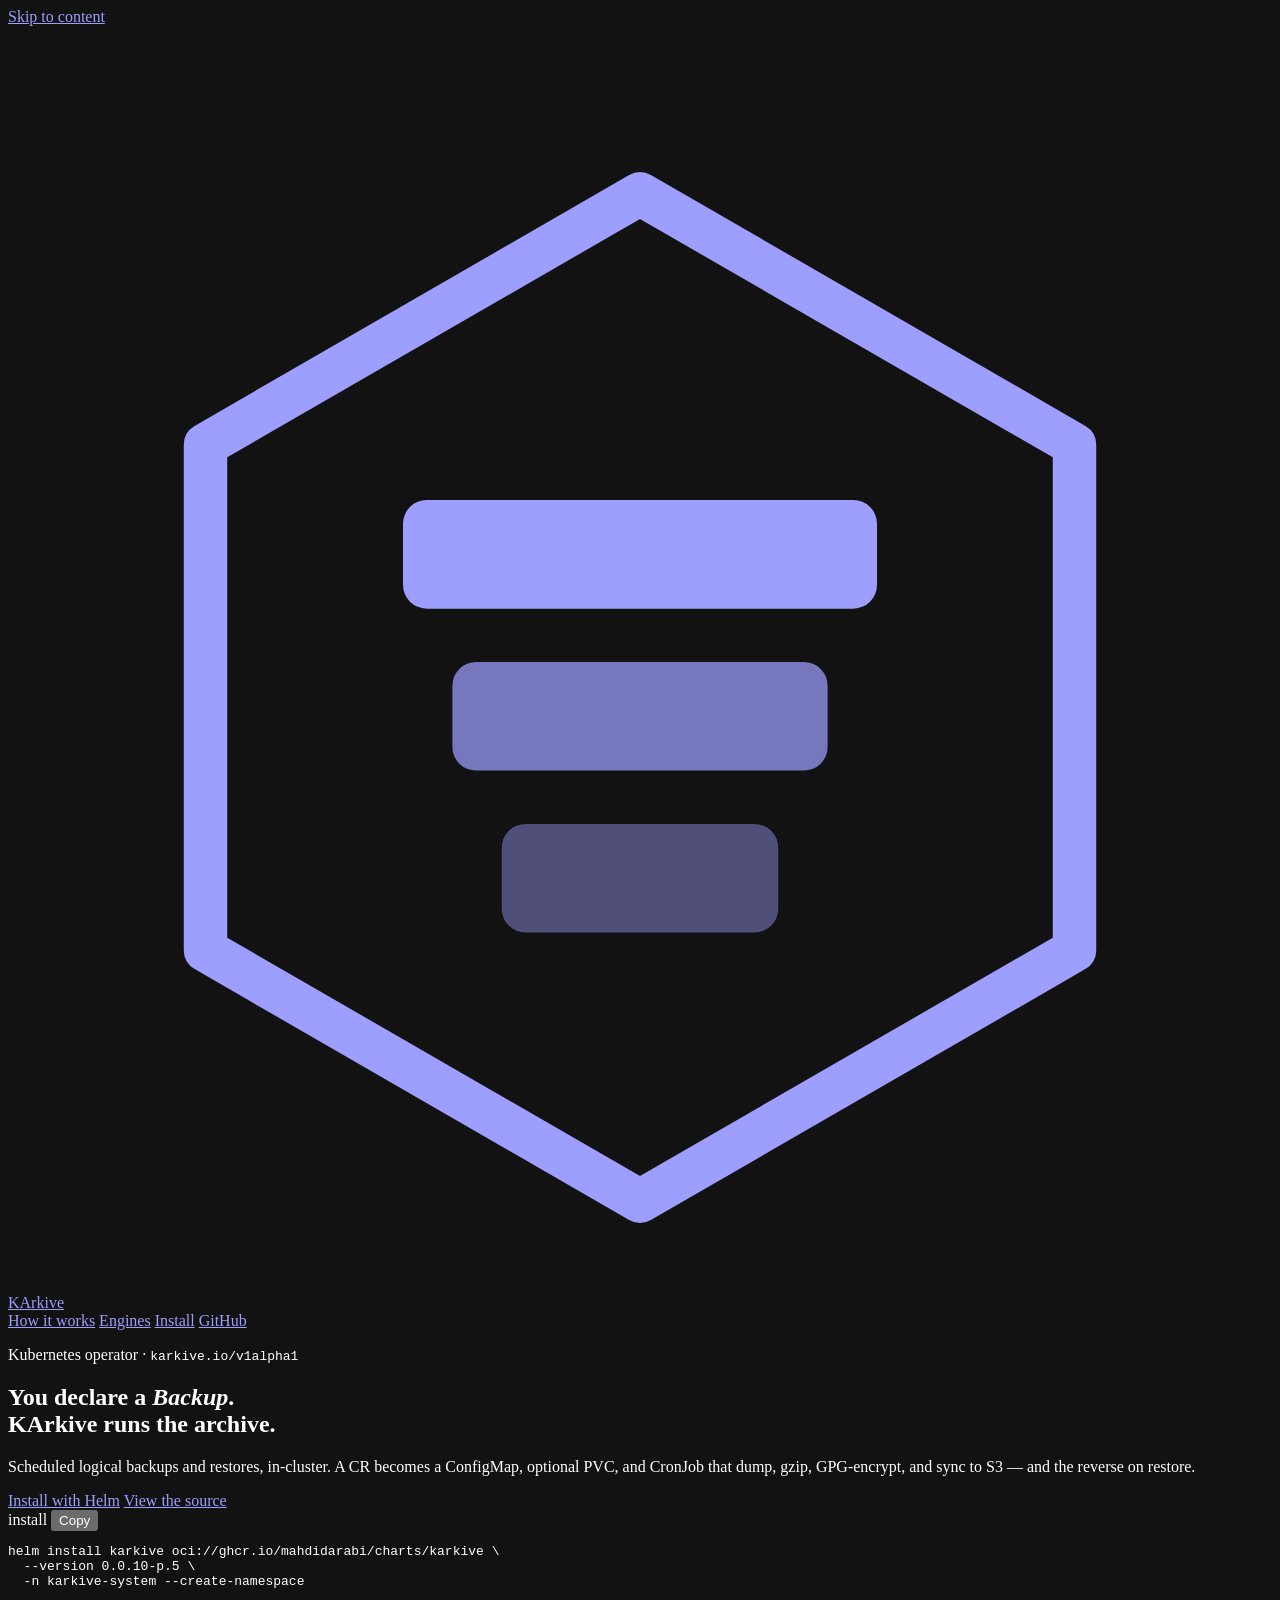
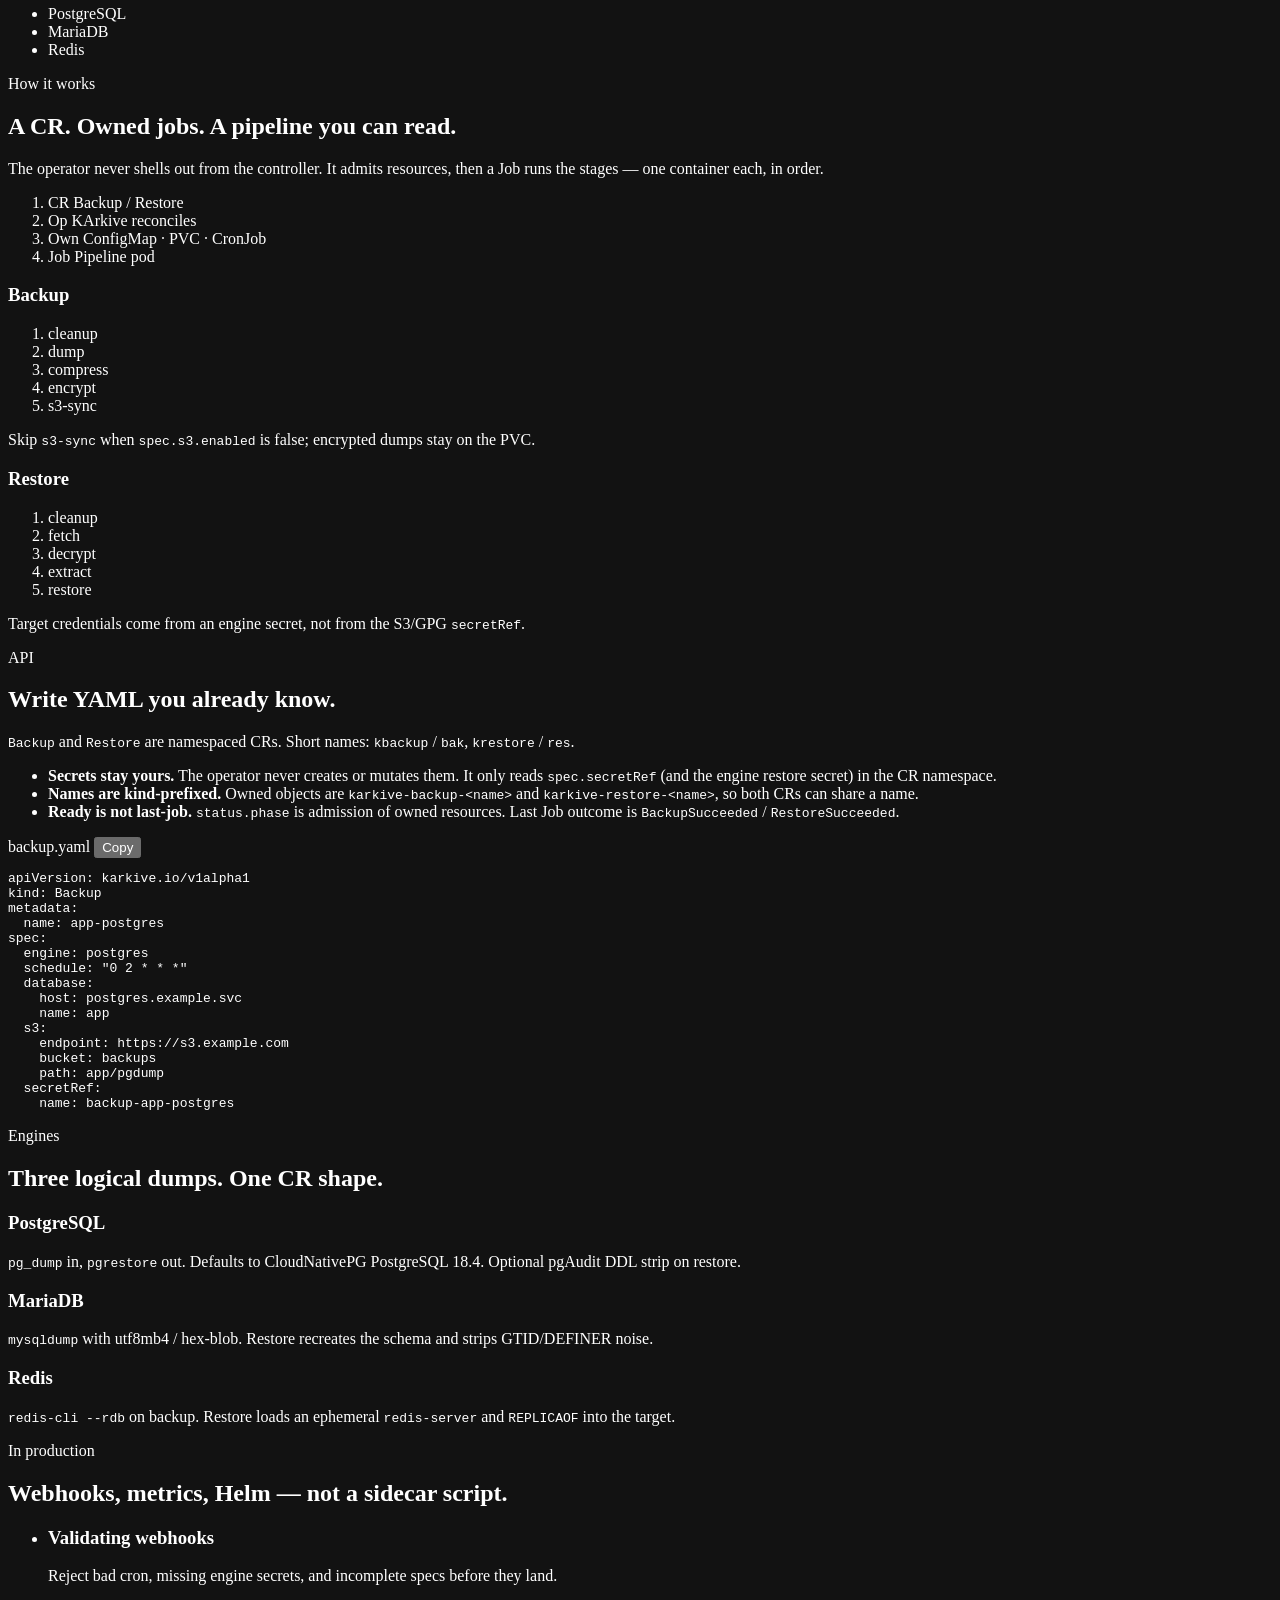
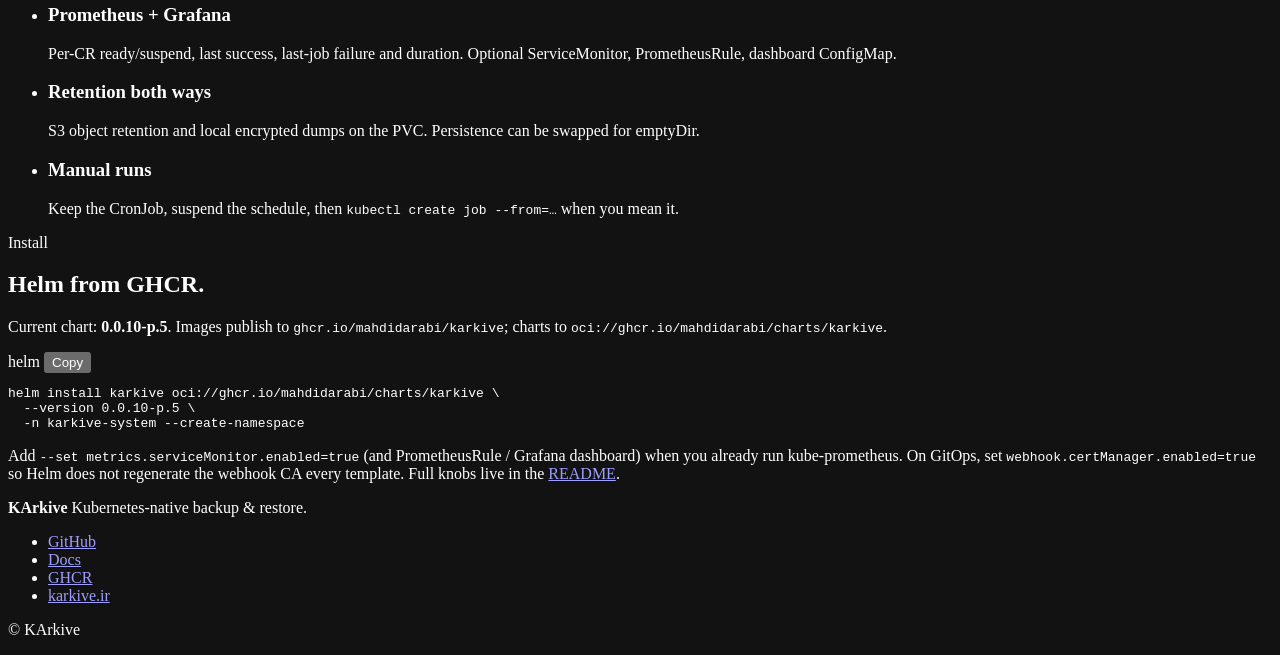
==== docs/index.html @ 1dd120ca "feat: add karkive.ir landing on GitHub Pages Publish a project intro site from docs/ so the operator" ====
<!DOCTYPE html>
<html lang="en">
  <head>
    <meta charset="utf-8" />
    <meta name="viewport" content="width=device-width, initial-scale=1" />
    <title>KArkive — Kubernetes operator for logical backups</title>
    <meta
      name="description"
      content="KArkive is a Kubernetes operator for scheduled logical backups and restores. Declare a Backup or Restore CR; it dumps, gzip-compresses, GPG-encrypts, and syncs to S3. PostgreSQL, MariaDB, Redis."
    />
    <link rel="canonical" href="https://karkive.ir/" />
    <link rel="icon" href="/favicon.svg" type="image/svg+xml" />
    <meta name="theme-color" content="#08090c" />
    <meta name="color-scheme" content="dark" />
    <meta property="og:type" content="website" />
    <meta property="og:url" content="https://karkive.ir/" />
    <meta property="og:title" content="KArkive — Kubernetes operator for logical backups" />
    <meta
      property="og:description"
      content="Declare a Backup or Restore CR. KArkive dumps, gzip-compresses, GPG-encrypts, and syncs to S3. PostgreSQL, MariaDB, Redis."
    />
    <meta property="og:locale" content="en_US" />
    <meta name="twitter:card" content="summary" />
    <meta name="twitter:title" content="KArkive — Kubernetes operator for logical backups" />
    <meta
      name="twitter:description"
      content="Scheduled logical backups and restores, declared as Kubernetes CRs."
    />
    <link rel="stylesheet" href="/styles.css" />
    <script type="application/ld+json">
      {
        "@context": "https://schema.org",
        "@type": "SoftwareApplication",
        "name": "KArkive",
        "url": "https://karkive.ir",
        "applicationCategory": "DeveloperApplication",
        "operatingSystem": "Kubernetes",
        "license": "https://github.com/mahdidarabi/KArkive",
        "description": "Kubernetes operator for scheduled logical backups and restores of PostgreSQL, MariaDB, and Redis.",
        "offers": { "@type": "Offer", "price": "0", "priceCurrency": "USD" }
      }
    </script>
  </head>
  <body>
    <a class="skip" href="#main">Skip to content</a>

    <header class="nav">
      <a class="brand" href="#top" aria-label="KArkive home">
        <svg class="mark" viewBox="0 0 64 64" fill="none" aria-hidden="true">
          <path d="M32 8.5 54 21.2v25.6L32 59.5 10 46.8V21.2L32 8.5Z" stroke="currentColor" stroke-width="2.2" stroke-linejoin="round"/>
          <rect x="20" y="24" width="24" height="5.5" rx="1.2" fill="currentColor"/>
          <rect x="22.5" y="32.2" width="19" height="5.5" rx="1.2" fill="currentColor" opacity=".72"/>
          <rect x="25" y="40.4" width="14" height="5.5" rx="1.2" fill="currentColor" opacity=".44"/>
        </svg>
        <span>KArkive</span>
      </a>
      <nav aria-label="Primary">
        <a href="#how">How it works</a>
        <a href="#engines">Engines</a>
        <a href="#install">Install</a>
        <a class="gh" href="https://github.com/mahdidarabi/KArkive">GitHub</a>
      </nav>
    </header>

    <main id="main">
      <section class="hero" id="top">
        <p class="eyebrow">Kubernetes operator · <code>karkive.io/v1alpha1</code></p>
        <h1>You declare a <em>Backup</em>.<br />KArkive runs the archive.</h1>
        <p class="lede">
          Scheduled logical backups and restores, in-cluster. A CR becomes a ConfigMap,
          optional PVC, and CronJob that dump, gzip, GPG-encrypt, and sync to S3 — and
          the reverse on restore.
        </p>
        <div class="cta">
          <a class="btn btn-primary" href="#install">Install with Helm</a>
          <a class="btn btn-ghost" href="https://github.com/mahdidarabi/KArkive">View the source</a>
        </div>
        <div class="code-wrap hero-term">
          <div class="code-bar">
            <span>install</span>
            <button type="button" class="copy" data-copy="#helm-install" aria-label="Copy Helm install">Copy</button>
          </div>
          <pre tabindex="0"><code>helm install karkive oci://ghcr.io/mahdidarabi/charts/karkive \
  --version 0.0.10-p.5 \
  -n karkive-system --create-namespace</code></pre>
        </div>
        <ul class="engines-row" aria-label="Supported engines">
          <li>PostgreSQL</li>
          <li>MariaDB</li>
          <li>Redis</li>
        </ul>
      </section>

      <section class="panel pipeline" id="how">
        <div class="section-head">
          <p class="eyebrow">How it works</p>
          <h2>A CR. Owned jobs. A pipeline you can read.</h2>
          <p>
            The operator never shells out from the controller. It admits resources, then
            a Job runs the stages — one container each, in order.
          </p>
        </div>

        <div class="flow">
          <ol class="flow-main">
            <li>
              <span class="flow-k">CR</span>
              <span>Backup / Restore</span>
            </li>
            <li>
              <span class="flow-k">Op</span>
              <span>KArkive reconciles</span>
            </li>
            <li>
              <span class="flow-k">Own</span>
              <span>ConfigMap · PVC · CronJob</span>
            </li>
            <li>
              <span class="flow-k">Job</span>
              <span>Pipeline pod</span>
            </li>
          </ol>
        </div>

        <div class="stages">
          <article>
            <h3>Backup</h3>
            <ol>
              <li>cleanup</li>
              <li>dump</li>
              <li>compress</li>
              <li>encrypt</li>
              <li>s3-sync</li>
            </ol>
            <p>Skip <code>s3-sync</code> when <code>spec.s3.enabled</code> is false; encrypted dumps stay on the PVC.</p>
          </article>
          <article>
            <h3>Restore</h3>
            <ol>
              <li>cleanup</li>
              <li>fetch</li>
              <li>decrypt</li>
              <li>extract</li>
              <li>restore</li>
            </ol>
            <p>Target credentials come from an engine secret, not from the S3/GPG <code>secretRef</code>.</p>
          </article>
        </div>
      </section>

      <section class="declare" id="declare">
        <div class="declare-copy">
          <p class="eyebrow">API</p>
          <h2>Write YAML you already know.</h2>
          <p>
            <code>Backup</code> and <code>Restore</code> are namespaced CRs. Short names:
            <code>kbackup</code> / <code>bak</code>, <code>krestore</code> / <code>res</code>.
          </p>
          <ul class="facts">
            <li>
              <strong>Secrets stay yours.</strong>
              The operator never creates or mutates them. It only reads
              <code>spec.secretRef</code> (and the engine restore secret) in the CR namespace.
            </li>
            <li>
              <strong>Names are kind-prefixed.</strong>
              Owned objects are <code>karkive-backup-&lt;name&gt;</code> and
              <code>karkive-restore-&lt;name&gt;</code>, so both CRs can share a name.
            </li>
            <li>
              <strong>Ready is not last-job.</strong>
              <code>status.phase</code> is admission of owned resources.
              Last Job outcome is <code>BackupSucceeded</code> / <code>RestoreSucceeded</code>.
            </li>
          </ul>
        </div>
        <div class="code-wrap">
          <div class="code-bar">
            <span>backup.yaml</span>
            <button type="button" class="copy" data-copy="#backup-yaml" aria-label="Copy Backup example">Copy</button>
          </div>
          <pre id="backup-yaml" tabindex="0"><code><span class="k">apiVersion</span>: karkive.io/v1alpha1
<span class="k">kind</span>: Backup
<span class="k">metadata</span>:
  <span class="k">name</span>: app-postgres
<span class="k">spec</span>:
  <span class="k">engine</span>: postgres
  <span class="k">schedule</span>: <span class="s">"0 2 * * *"</span>
  <span class="k">database</span>:
    <span class="k">host</span>: postgres.example.svc
    <span class="k">name</span>: app
  <span class="k">s3</span>:
    <span class="k">endpoint</span>: https://s3.example.com
    <span class="k">bucket</span>: backups
    <span class="k">path</span>: app/pgdump
  <span class="k">secretRef</span>:
    <span class="k">name</span>: backup-app-postgres</code></pre>
        </div>
      </section>

      <section class="engines" id="engines">
        <div class="section-head">
          <p class="eyebrow">Engines</p>
          <h2>Three logical dumps. One CR shape.</h2>
        </div>
        <div class="engine-grid">
          <article>
            <h3>PostgreSQL</h3>
            <p><code>pg_dump</code> in, <code>pgrestore</code> out. Defaults to CloudNativePG PostgreSQL 18.4. Optional pgAudit DDL strip on restore.</p>
          </article>
          <article>
            <h3>MariaDB</h3>
            <p><code>mysqldump</code> with utf8mb4 / hex-blob. Restore recreates the schema and strips GTID/DEFINER noise.</p>
          </article>
          <article>
            <h3>Redis</h3>
            <p><code>redis-cli --rdb</code> on backup. Restore loads an ephemeral <code>redis-server</code> and <code>REPLICAOF</code> into the target.</p>
          </article>
        </div>
      </section>

      <section class="traits">
        <div class="section-head">
          <p class="eyebrow">In production</p>
          <h2>Webhooks, metrics, Helm — not a sidecar script.</h2>
        </div>
        <ul class="trait-list">
          <li>
            <h3>Validating webhooks</h3>
            <p>Reject bad cron, missing engine secrets, and incomplete specs before they land.</p>
          </li>
          <li>
            <h3>Prometheus + Grafana</h3>
            <p>Per-CR ready/suspend, last success, last-job failure and duration. Optional ServiceMonitor, PrometheusRule, dashboard ConfigMap.</p>
          </li>
          <li>
            <h3>Retention both ways</h3>
            <p>S3 object retention and local encrypted dumps on the PVC. Persistence can be swapped for emptyDir.</p>
          </li>
          <li>
            <h3>Manual runs</h3>
            <p>Keep the CronJob, suspend the schedule, then <code>kubectl create job --from=…</code> when you mean it.</p>
          </li>
        </ul>
      </section>

      <section class="install" id="install">
        <div class="section-head">
          <p class="eyebrow">Install</p>
          <h2>Helm from GHCR.</h2>
          <p>
            Current chart: <strong id="ver">0.0.10-p.5</strong>.
            Images publish to <code>ghcr.io/mahdidarabi/karkive</code>; charts to
            <code>oci://ghcr.io/mahdidarabi/charts/karkive</code>.
          </p>
        </div>
        <div class="code-wrap">
          <div class="code-bar">
            <span>helm</span>
            <button type="button" class="copy" data-copy="#helm-install" aria-label="Copy Helm install">Copy</button>
          </div>
          <pre id="helm-install" tabindex="0"><code>helm install karkive oci://ghcr.io/mahdidarabi/charts/karkive \
  --version 0.0.10-p.5 \
  -n karkive-system --create-namespace</code></pre>
        </div>
        <p class="install-note">
          Add <code>--set metrics.serviceMonitor.enabled=true</code> (and PrometheusRule / Grafana dashboard)
          when you already run kube-prometheus. On GitOps, set
          <code>webhook.certManager.enabled=true</code> so Helm does not regenerate the webhook CA every template.
          Full knobs live in the
          <a href="https://github.com/mahdidarabi/KArkive#install">README</a>.
        </p>
      </section>
    </main>

    <footer class="foot">
      <div class="foot-brand">
        <strong>KArkive</strong>
        <span>Kubernetes-native backup &amp; restore.</span>
      </div>
      <ul>
        <li><a href="https://github.com/mahdidarabi/KArkive">GitHub</a></li>
        <li><a href="https://github.com/mahdidarabi/KArkive#install">Docs</a></li>
        <li><a href="https://github.com/mahdidarabi/KArkive/pkgs/container/karkive">GHCR</a></li>
        <li><a href="https://karkive.ir">karkive.ir</a></li>
      </ul>
      <p class="legal">&copy; <span id="year"></span> KArkive</p>
    </footer>

    <script src="/app.js" defer></script>
  </body>
</html>
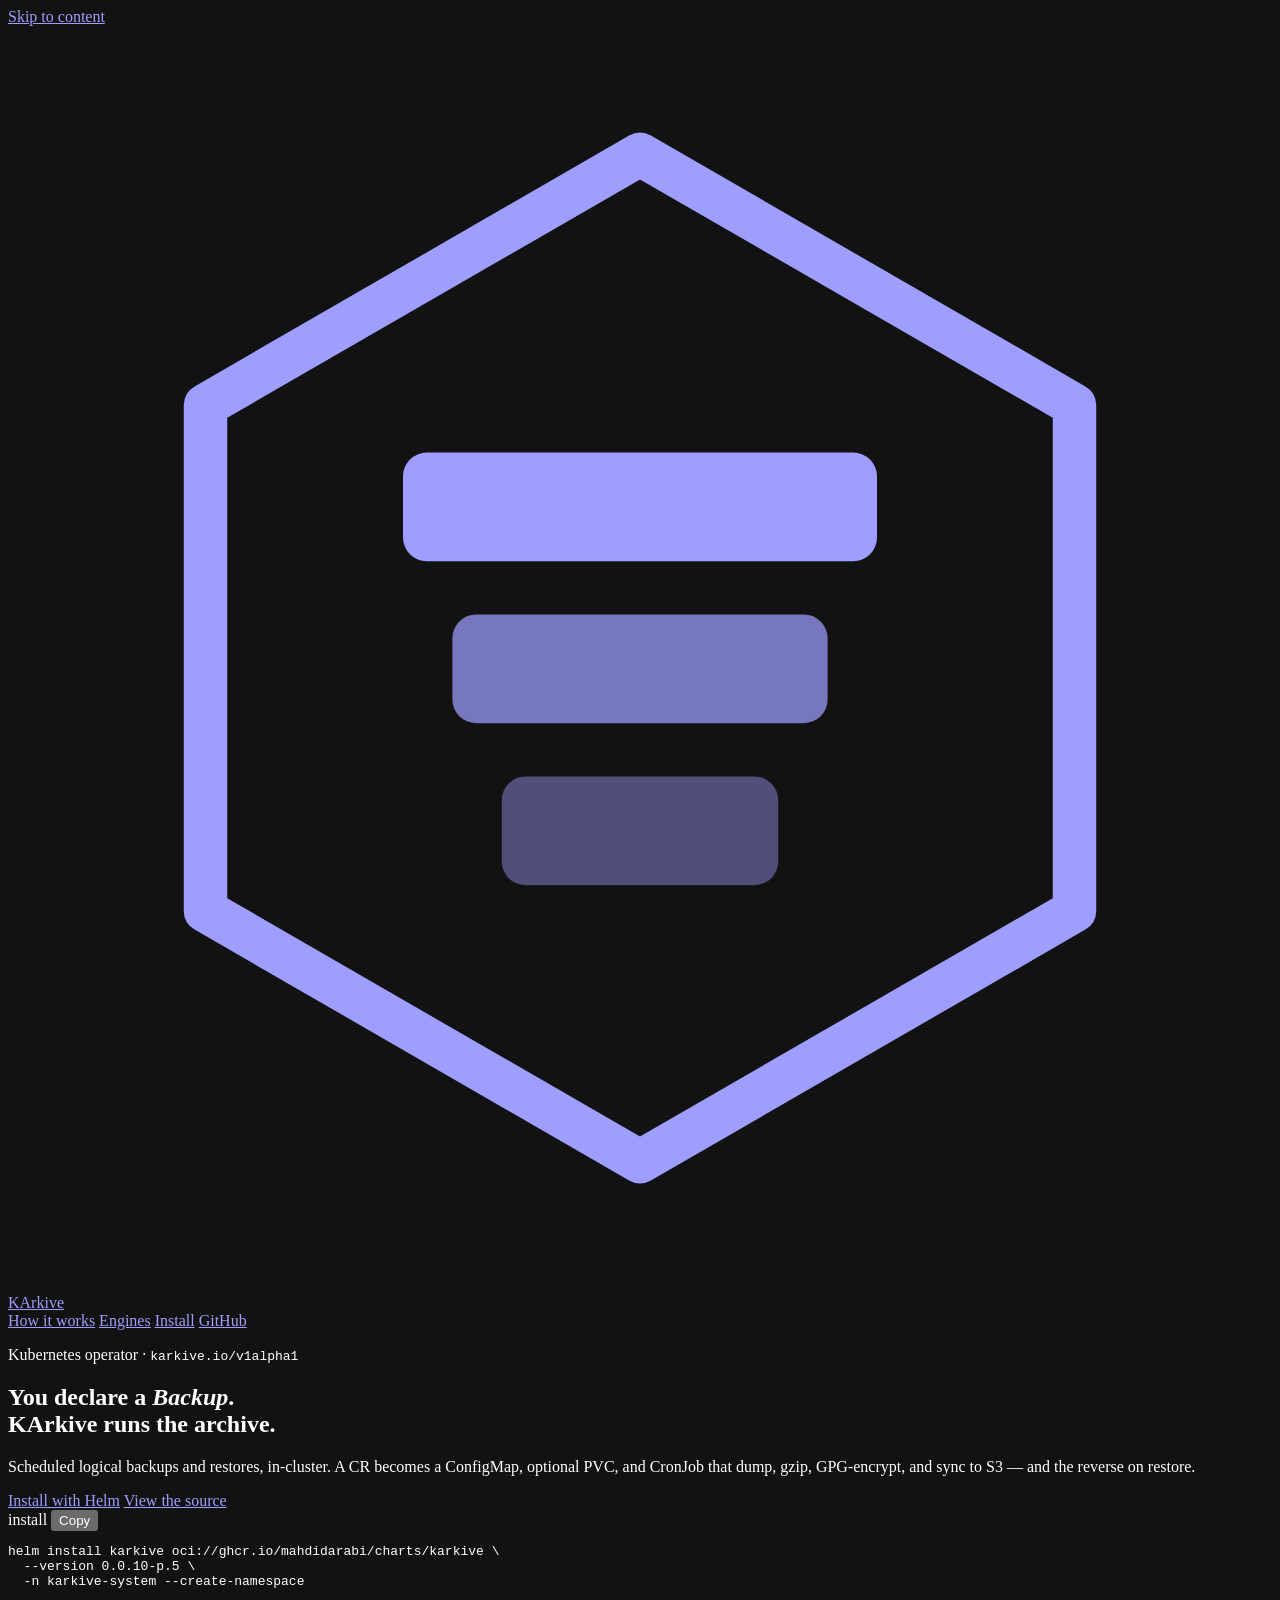
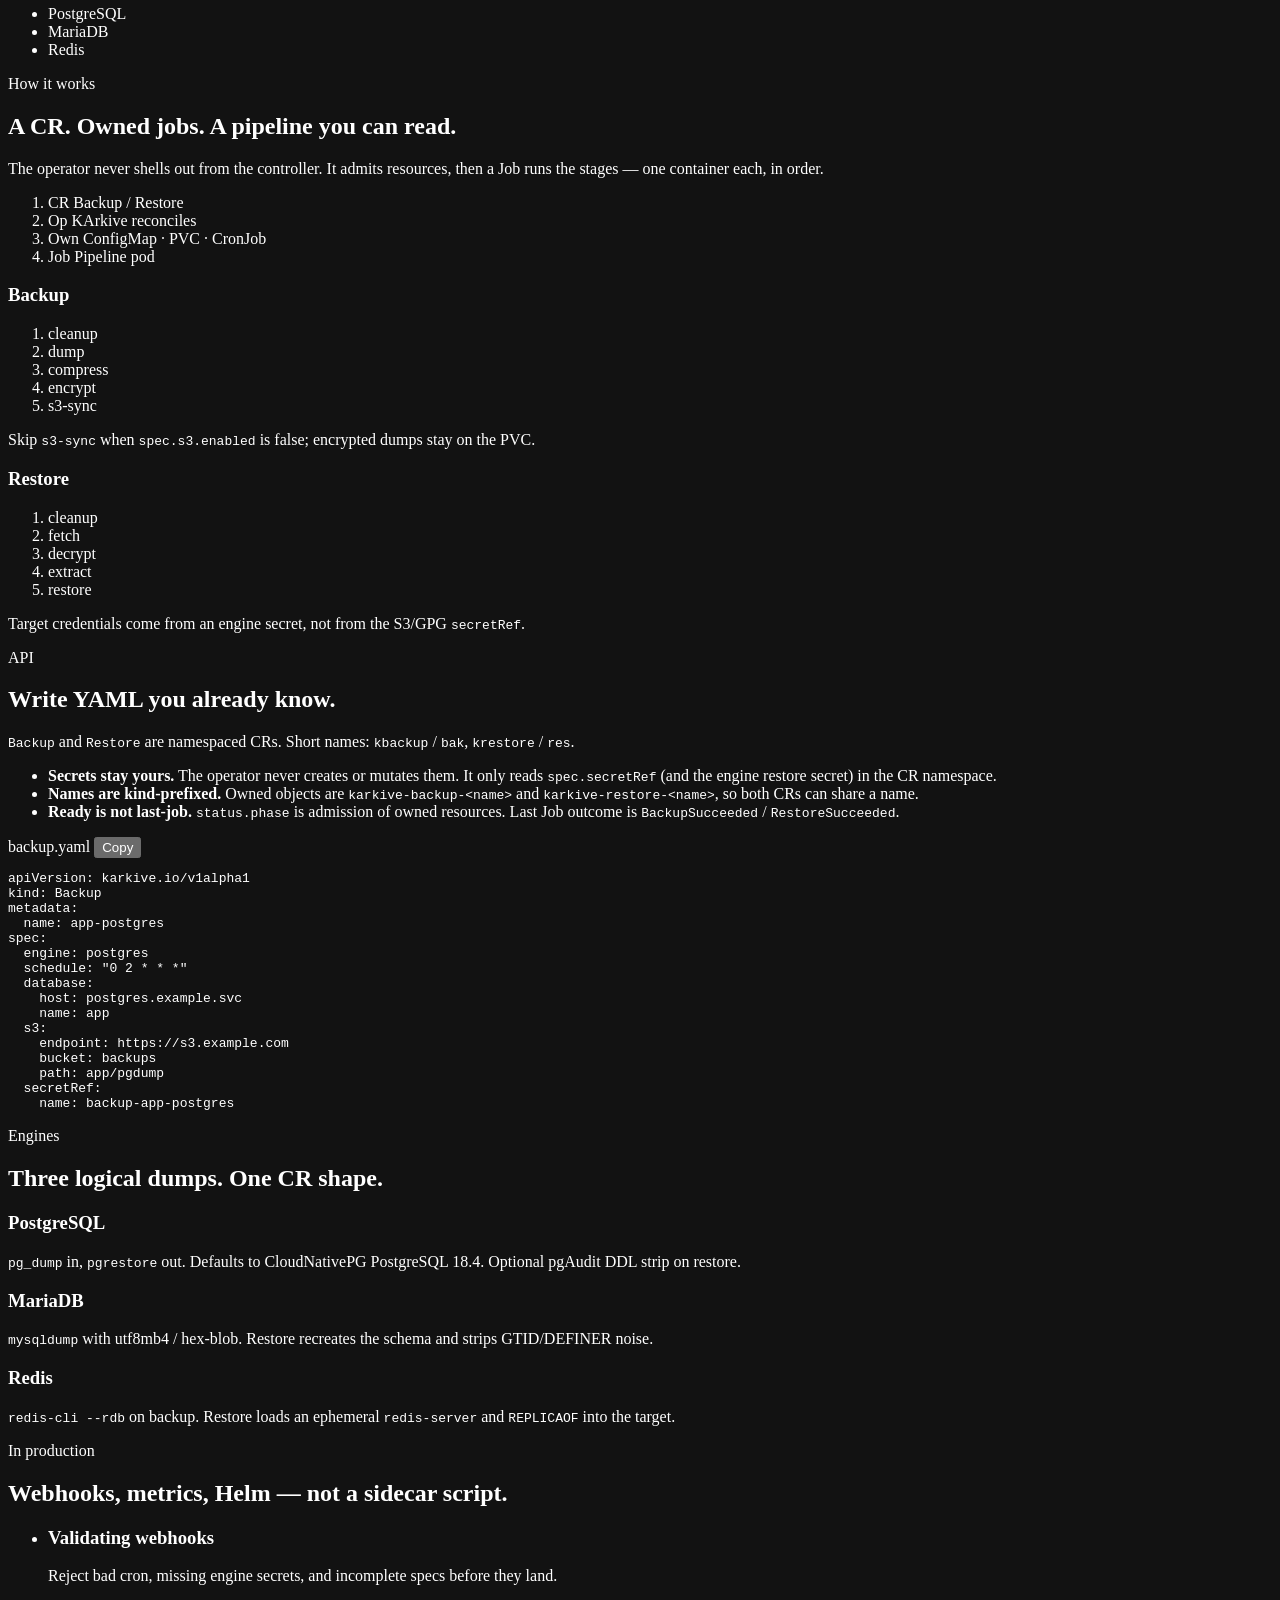
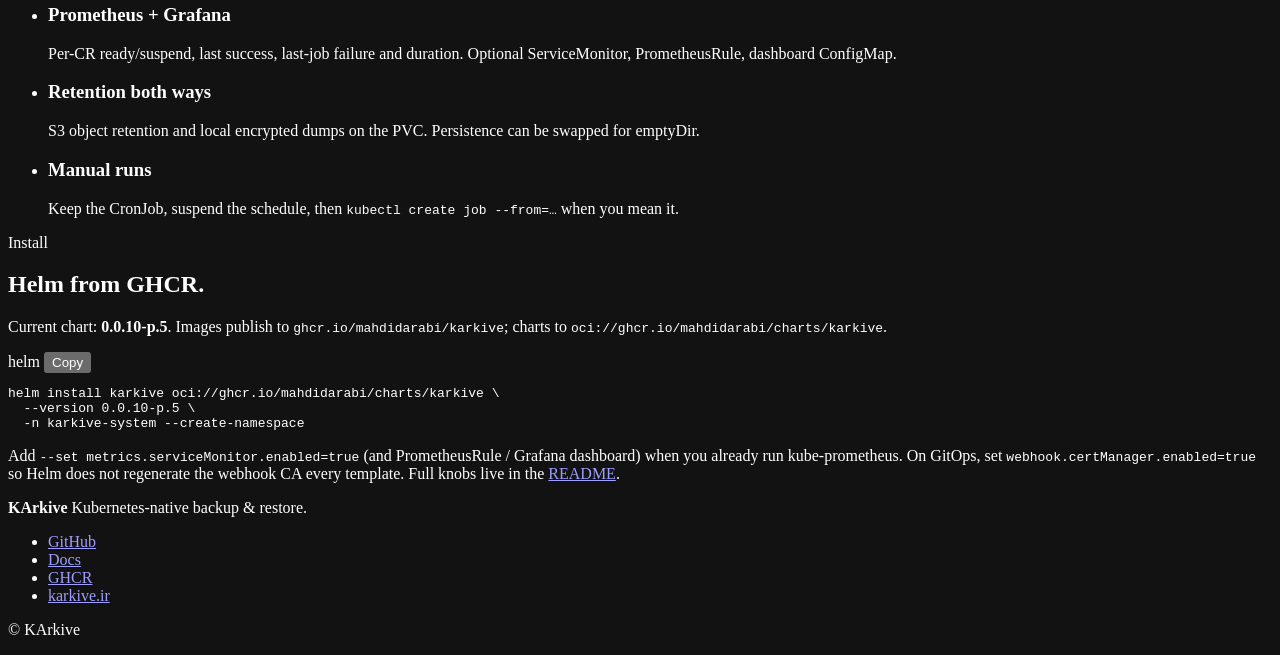
==== commit 205f67d3: "refactor(docs): update SVG graphics in 404, favicon, and index pages - Modified SVG paths and rectan" ====
--- a/docs/index.html
+++ b/docs/index.html
@@ -9,7 +9,14 @@
       content="KArkive is a Kubernetes operator for scheduled logical backups and restores. Declare a Backup or Restore CR; it dumps, gzip-compresses, GPG-encrypts, and syncs to S3. PostgreSQL, MariaDB, Redis."
     />
     <link rel="canonical" href="https://karkive.ir/" />
-    <link rel="icon" href="/favicon.svg" type="image/svg+xml" />
+    <script>
+      document.head.prepend(
+        Object.assign(document.createElement("base"), {
+          href: /\.github\.io$/i.test(location.hostname) ? "/karkive/" : "/",
+        })
+      );
+    </script>
+    <link rel="icon" href="favicon.svg" type="image/svg+xml" />
     <meta name="theme-color" content="#08090c" />
     <meta name="color-scheme" content="dark" />
     <meta property="og:type" content="website" />
@@ -26,7 +33,7 @@
       name="twitter:description"
       content="Scheduled logical backups and restores, declared as Kubernetes CRs."
     />
-    <link rel="stylesheet" href="/styles.css" />
+    <link rel="stylesheet" href="styles.css" />
     <script type="application/ld+json">
       {
         "@context": "https://schema.org",
@@ -47,10 +54,10 @@
     <header class="nav">
       <a class="brand" href="#top" aria-label="KArkive home">
         <svg class="mark" viewBox="0 0 64 64" fill="none" aria-hidden="true">
-          <path d="M32 8.5 54 21.2v25.6L32 59.5 10 46.8V21.2L32 8.5Z" stroke="currentColor" stroke-width="2.2" stroke-linejoin="round"/>
-          <rect x="20" y="24" width="24" height="5.5" rx="1.2" fill="currentColor"/>
-          <rect x="22.5" y="32.2" width="19" height="5.5" rx="1.2" fill="currentColor" opacity=".72"/>
-          <rect x="25" y="40.4" width="14" height="5.5" rx="1.2" fill="currentColor" opacity=".44"/>
+          <path d="M32 6.5 54 19.2v25.6L32 57.5 10 44.8V19.2L32 6.5Z" stroke="currentColor" stroke-width="2.2" stroke-linejoin="round"/>
+          <rect x="20" y="21.6" width="24" height="5.5" rx="1.2" fill="currentColor"/>
+          <rect x="22.5" y="29.8" width="19" height="5.5" rx="1.2" fill="currentColor" opacity=".72"/>
+          <rect x="25" y="38" width="14" height="5.5" rx="1.2" fill="currentColor" opacity=".44"/>
         </svg>
         <span>KArkive</span>
       </a>
@@ -287,6 +294,6 @@
       <p class="legal">&copy; <span id="year"></span> KArkive</p>
     </footer>
 
-    <script src="/app.js" defer></script>
+    <script src="app.js" defer></script>
   </body>
 </html>
--- a/docs/styles.css
+++ b/docs/styles.css
@@ -0,0 +1,601 @@
+:root {
+  color-scheme: dark;
+  --bg: #08090c;
+  --bg-2: #0c0e13;
+  --elev: #12151c;
+  --line: rgba(212, 176, 106, 0.16);
+  --line-strong: rgba(212, 176, 106, 0.38);
+  --brass: #d4b06a;
+  --brass-2: #f0d9a0;
+  --paper: #ece6d8;
+  --muted: #9c9688;
+  --dim: #6f6b62;
+  --kube: #8aa4ff;
+  --ok: #8fca9a;
+  --serif: "Iowan Old Style", "Palatino Linotype", Palatino, "Times New Roman", Times, Georgia, serif;
+  --sans: ui-sans-serif, system-ui, -apple-system, "Segoe UI", Helvetica, Arial, sans-serif;
+  --mono: ui-monospace, "SF Mono", "Cascadia Mono", "JetBrains Mono", Menlo, Consolas, monospace;
+  --max: 1120px;
+  --gutter: clamp(1.25rem, 4vw, 2.5rem);
+  --radius: 14px;
+}
+
+*,
+*::before,
+*::after {
+  box-sizing: border-box;
+}
+
+html {
+  scroll-behavior: smooth;
+}
+
+html,
+body {
+  margin: 0;
+  min-height: 100%;
+  background: var(--bg);
+  color: var(--paper);
+  font-family: var(--sans);
+  font-size: 16px;
+  line-height: 1.55;
+  -webkit-font-smoothing: antialiased;
+}
+
+body {
+  background-image:
+    radial-gradient(ellipse 80% 50% at 50% -10%, rgba(212, 176, 106, 0.08), transparent 55%),
+    linear-gradient(var(--bg), var(--bg));
+}
+
+body::before {
+  content: "";
+  pointer-events: none;
+  position: fixed;
+  inset: 0;
+  z-index: 40;
+  opacity: 0.04;
+  background-image: url("data:image/svg+xml,%3Csvg xmlns='http://www.w3.org/2000/svg' width='140' height='140'%3E%3Cfilter id='n'%3E%3CfeTurbulence type='fractalNoise' baseFrequency='.85' numOctaves='2' stitchTiles='stitch'/%3E%3C/filter%3E%3Crect width='100%25' height='100%25' filter='url(%23n)'/%3E%3C/svg%3E");
+}
+
+a {
+  color: var(--brass-2);
+  text-decoration-thickness: 1px;
+  text-underline-offset: 0.18em;
+}
+
+a:hover {
+  color: var(--paper);
+}
+
+code,
+pre {
+  font-family: var(--mono);
+  font-size: 0.86em;
+}
+
+code {
+  color: var(--brass-2);
+}
+
+.skip {
+  position: absolute;
+  left: -999px;
+  top: 0;
+  background: var(--brass);
+  color: var(--bg);
+  padding: 0.5rem 0.8rem;
+  z-index: 100;
+}
+
+.skip:focus {
+  left: var(--gutter);
+}
+
+.nav {
+  position: sticky;
+  top: 0;
+  z-index: 30;
+  display: flex;
+  align-items: center;
+  justify-content: space-between;
+  gap: 1rem;
+  padding: 0.85rem var(--gutter);
+  border-bottom: 1px solid var(--line);
+  background: color-mix(in srgb, var(--bg) 78%, transparent);
+  backdrop-filter: blur(14px);
+}
+
+.brand {
+  display: inline-flex;
+  align-items: center;
+  gap: 0.65rem;
+  color: var(--paper);
+  text-decoration: none;
+  font-family: var(--serif);
+  font-size: 1.2rem;
+  letter-spacing: 0.01em;
+}
+
+.mark {
+  width: 1.55rem;
+  height: 1.55rem;
+  color: var(--brass);
+}
+
+.nav nav {
+  display: flex;
+  flex-wrap: wrap;
+  gap: 0.35rem 1.15rem;
+  font-size: 0.92rem;
+}
+
+.nav nav a {
+  color: var(--muted);
+  text-decoration: none;
+}
+
+.nav nav a:hover,
+.nav nav a.gh {
+  color: var(--paper);
+}
+
+.hero,
+.panel,
+.declare,
+.engines,
+.traits,
+.install,
+.foot {
+  padding: clamp(3rem, 8vw, 6rem) var(--gutter);
+}
+
+.hero {
+  max-width: calc(var(--max) + var(--gutter) * 2);
+  margin: 0 auto;
+  padding-top: clamp(3.5rem, 10vw, 7.5rem);
+  padding-bottom: clamp(3rem, 8vw, 5.5rem);
+}
+
+.hero-term {
+  max-width: 40rem;
+  margin-bottom: 1.75rem;
+}
+
+.eyebrow {
+  margin: 0 0 1rem;
+  color: var(--brass);
+  font-size: 0.78rem;
+  font-weight: 600;
+  letter-spacing: 0.14em;
+  text-transform: uppercase;
+}
+
+.eyebrow code {
+  letter-spacing: 0;
+  text-transform: none;
+  font-weight: 400;
+  color: var(--kube);
+}
+
+h1,
+h2,
+h3 {
+  font-family: var(--serif);
+  font-weight: 500;
+  letter-spacing: -0.02em;
+  line-height: 1.12;
+}
+
+h1 {
+  margin: 0 0 1.25rem;
+  font-size: clamp(2.4rem, 6.4vw, 4.4rem);
+  color: var(--paper);
+}
+
+h1 em {
+  font-style: italic;
+  color: var(--brass-2);
+}
+
+h2 {
+  margin: 0 0 0.85rem;
+  font-size: clamp(1.7rem, 3.4vw, 2.45rem);
+}
+
+h3 {
+  margin: 0 0 0.45rem;
+  font-size: 1.2rem;
+}
+
+.lede {
+  max-width: 40rem;
+  margin: 0 0 1.75rem;
+  color: var(--muted);
+  font-size: 1.08rem;
+}
+
+.cta {
+  display: flex;
+  flex-wrap: wrap;
+  gap: 0.75rem;
+  margin-bottom: 2rem;
+}
+
+.btn {
+  display: inline-flex;
+  align-items: center;
+  justify-content: center;
+  padding: 0.72rem 1.15rem;
+  border-radius: 999px;
+  text-decoration: none;
+  font-size: 0.95rem;
+  font-weight: 600;
+  border: 1px solid transparent;
+}
+
+.btn-primary {
+  background: var(--brass);
+  color: #1a1408;
+}
+
+.btn-primary:hover {
+  background: var(--brass-2);
+  color: #1a1408;
+}
+
+.btn-ghost {
+  border-color: var(--line-strong);
+  color: var(--paper);
+}
+
+.btn-ghost:hover {
+  border-color: var(--brass);
+  color: var(--brass-2);
+}
+
+.engines-row {
+  display: flex;
+  flex-wrap: wrap;
+  gap: 0.5rem;
+  margin: 0;
+  padding: 0;
+  list-style: none;
+}
+
+.engines-row li {
+  padding: 0.28rem 0.75rem;
+  border: 1px solid var(--line);
+  border-radius: 999px;
+  color: var(--muted);
+  font-size: 0.82rem;
+  letter-spacing: 0.04em;
+}
+
+.section-head {
+  max-width: 40rem;
+  margin-bottom: 2rem;
+}
+
+.section-head p:not(.eyebrow) {
+  margin: 0;
+  color: var(--muted);
+}
+
+.pipeline,
+.engines,
+.traits,
+.install {
+  max-width: calc(var(--max) + var(--gutter) * 2);
+  margin: 0 auto;
+}
+
+.pipeline {
+  padding-top: 0;
+}
+
+.flow-main {
+  display: grid;
+  grid-template-columns: repeat(4, minmax(0, 1fr));
+  gap: 0.75rem;
+  margin: 0 0 2rem;
+  padding: 0;
+  list-style: none;
+  counter-reset: flow;
+}
+
+.flow-main li {
+  position: relative;
+  padding: 1rem 1rem 1.1rem;
+  border: 1px solid var(--line);
+  border-radius: var(--radius);
+  background: var(--elev);
+  min-height: 5.6rem;
+}
+
+@media (min-width: 901px) {
+  .flow-main li:not(:last-child)::after {
+    content: "";
+    position: absolute;
+    top: 50%;
+    right: -0.55rem;
+    width: 0.55rem;
+    height: 1px;
+    background: var(--line-strong);
+  }
+}
+
+.flow-k {
+  display: block;
+  margin-bottom: 0.35rem;
+  color: var(--brass);
+  font-family: var(--mono);
+  font-size: 0.72rem;
+  letter-spacing: 0.08em;
+  text-transform: uppercase;
+}
+
+.stages {
+  display: grid;
+  grid-template-columns: 1fr 1fr;
+  gap: 1rem;
+}
+
+.stages article {
+  padding: 1.25rem 1.3rem 1.4rem;
+  border: 1px solid var(--line);
+  border-radius: var(--radius);
+  background: var(--bg-2);
+}
+
+.stages h3 {
+  color: var(--brass-2);
+}
+
+.stages ol {
+  display: flex;
+  flex-wrap: wrap;
+  gap: 0.4rem;
+  margin: 0.6rem 0 1rem;
+  padding: 0;
+  list-style: none;
+}
+
+.stages li {
+  padding: 0.28rem 0.6rem;
+  border-radius: 999px;
+  background: color-mix(in srgb, var(--brass) 12%, transparent);
+  color: var(--paper);
+  font-family: var(--mono);
+  font-size: 0.78rem;
+}
+
+.stages p {
+  margin: 0;
+  color: var(--muted);
+  font-size: 0.92rem;
+}
+
+.declare {
+  display: grid;
+  grid-template-columns: minmax(0, 1fr) minmax(0, 1.05fr);
+  gap: clamp(1.5rem, 4vw, 3rem);
+  align-items: start;
+  max-width: calc(var(--max) + var(--gutter) * 2);
+  margin: 0 auto;
+  border-block: 1px solid var(--line);
+  background: var(--bg-2);
+}
+
+.facts {
+  margin: 1.4rem 0 0;
+  padding: 0;
+  list-style: none;
+}
+
+.facts li + li {
+  margin-top: 1rem;
+  padding-top: 1rem;
+  border-top: 1px solid var(--line);
+}
+
+.facts strong {
+  display: block;
+  margin-bottom: 0.2rem;
+  color: var(--paper);
+  font-family: var(--serif);
+  font-size: 1.12rem;
+  font-weight: 500;
+}
+
+.facts p,
+.facts li {
+  color: var(--muted);
+}
+
+.code-wrap {
+  border: 1px solid var(--line-strong);
+  border-radius: var(--radius);
+  background: #0a0c11;
+  overflow: hidden;
+  box-shadow: 0 24px 60px rgba(0, 0, 0, 0.35);
+}
+
+.code-bar {
+  display: flex;
+  align-items: center;
+  justify-content: space-between;
+  padding: 0.55rem 0.8rem;
+  border-bottom: 1px solid var(--line);
+  color: var(--dim);
+  font-family: var(--mono);
+  font-size: 0.75rem;
+}
+
+.copy {
+  appearance: none;
+  border: 1px solid var(--line);
+  background: transparent;
+  color: var(--brass-2);
+  font: inherit;
+  font-family: var(--sans);
+  font-size: 0.75rem;
+  padding: 0.22rem 0.55rem;
+  border-radius: 999px;
+  cursor: pointer;
+}
+
+.copy:hover,
+.copy[data-copied="true"] {
+  border-color: var(--brass);
+  color: var(--bg);
+  background: var(--brass);
+}
+
+pre {
+  margin: 0;
+  padding: 1.1rem 1.15rem 1.25rem;
+  overflow: auto;
+  color: var(--paper);
+  line-height: 1.65;
+}
+
+pre .k {
+  color: var(--brass);
+}
+
+pre .s {
+  color: var(--ok);
+}
+
+.engine-grid,
+.trait-list {
+  display: grid;
+  grid-template-columns: repeat(3, minmax(0, 1fr));
+  gap: 1rem;
+  margin: 0;
+  padding: 0;
+  list-style: none;
+}
+
+.engine-grid article,
+.trait-list li {
+  padding: 1.25rem 1.3rem 1.4rem;
+  border: 1px solid var(--line);
+  border-radius: var(--radius);
+  background: var(--elev);
+}
+
+.engine-grid p,
+.trait-list p {
+  margin: 0;
+  color: var(--muted);
+  font-size: 0.95rem;
+}
+
+.trait-list {
+  grid-template-columns: 1fr 1fr;
+}
+
+.install-note {
+  margin: 1.1rem 0 0;
+  max-width: 46rem;
+  color: var(--muted);
+  font-size: 0.95rem;
+}
+
+.foot {
+  display: grid;
+  grid-template-columns: 1fr auto auto;
+  gap: 1.5rem;
+  align-items: end;
+  max-width: calc(var(--max) + var(--gutter) * 2);
+  margin: 0 auto;
+  padding-top: 2.2rem;
+  padding-bottom: 2.2rem;
+  border-top: 1px solid var(--line);
+  color: var(--dim);
+  font-size: 0.9rem;
+}
+
+.foot-brand strong {
+  display: block;
+  color: var(--paper);
+  font-family: var(--serif);
+  font-size: 1.15rem;
+  font-weight: 500;
+}
+
+.foot ul {
+  display: flex;
+  flex-wrap: wrap;
+  gap: 0.85rem 1.1rem;
+  margin: 0;
+  padding: 0;
+  list-style: none;
+}
+
+.foot a {
+  color: var(--muted);
+  text-decoration: none;
+}
+
+.foot a:hover {
+  color: var(--paper);
+}
+
+.foot .legal {
+  margin: 0;
+}
+
+.page-404 {
+  min-height: 70vh;
+  display: grid;
+  place-content: center;
+  text-align: center;
+  padding: 4rem var(--gutter);
+}
+
+.page-404 h1 {
+  font-size: clamp(2rem, 5vw, 3.2rem);
+}
+
+@media (max-width: 900px) {
+  .flow-main,
+  .stages,
+  .declare,
+  .engine-grid,
+  .trait-list,
+  .foot {
+    grid-template-columns: 1fr;
+  }
+
+  .flow-main li {
+    min-height: 0;
+  }
+
+  .foot {
+    align-items: start;
+  }
+}
+
+@media (max-width: 640px) {
+  .nav nav a:not(.gh) {
+    display: none;
+  }
+
+  h1 {
+    font-size: 2.15rem;
+  }
+}
+
+@media (prefers-reduced-motion: reduce) {
+  html {
+    scroll-behavior: auto;
+  }
+}
+
+:focus-visible {
+  outline: 2px solid var(--brass);
+  outline-offset: 3px;
+}
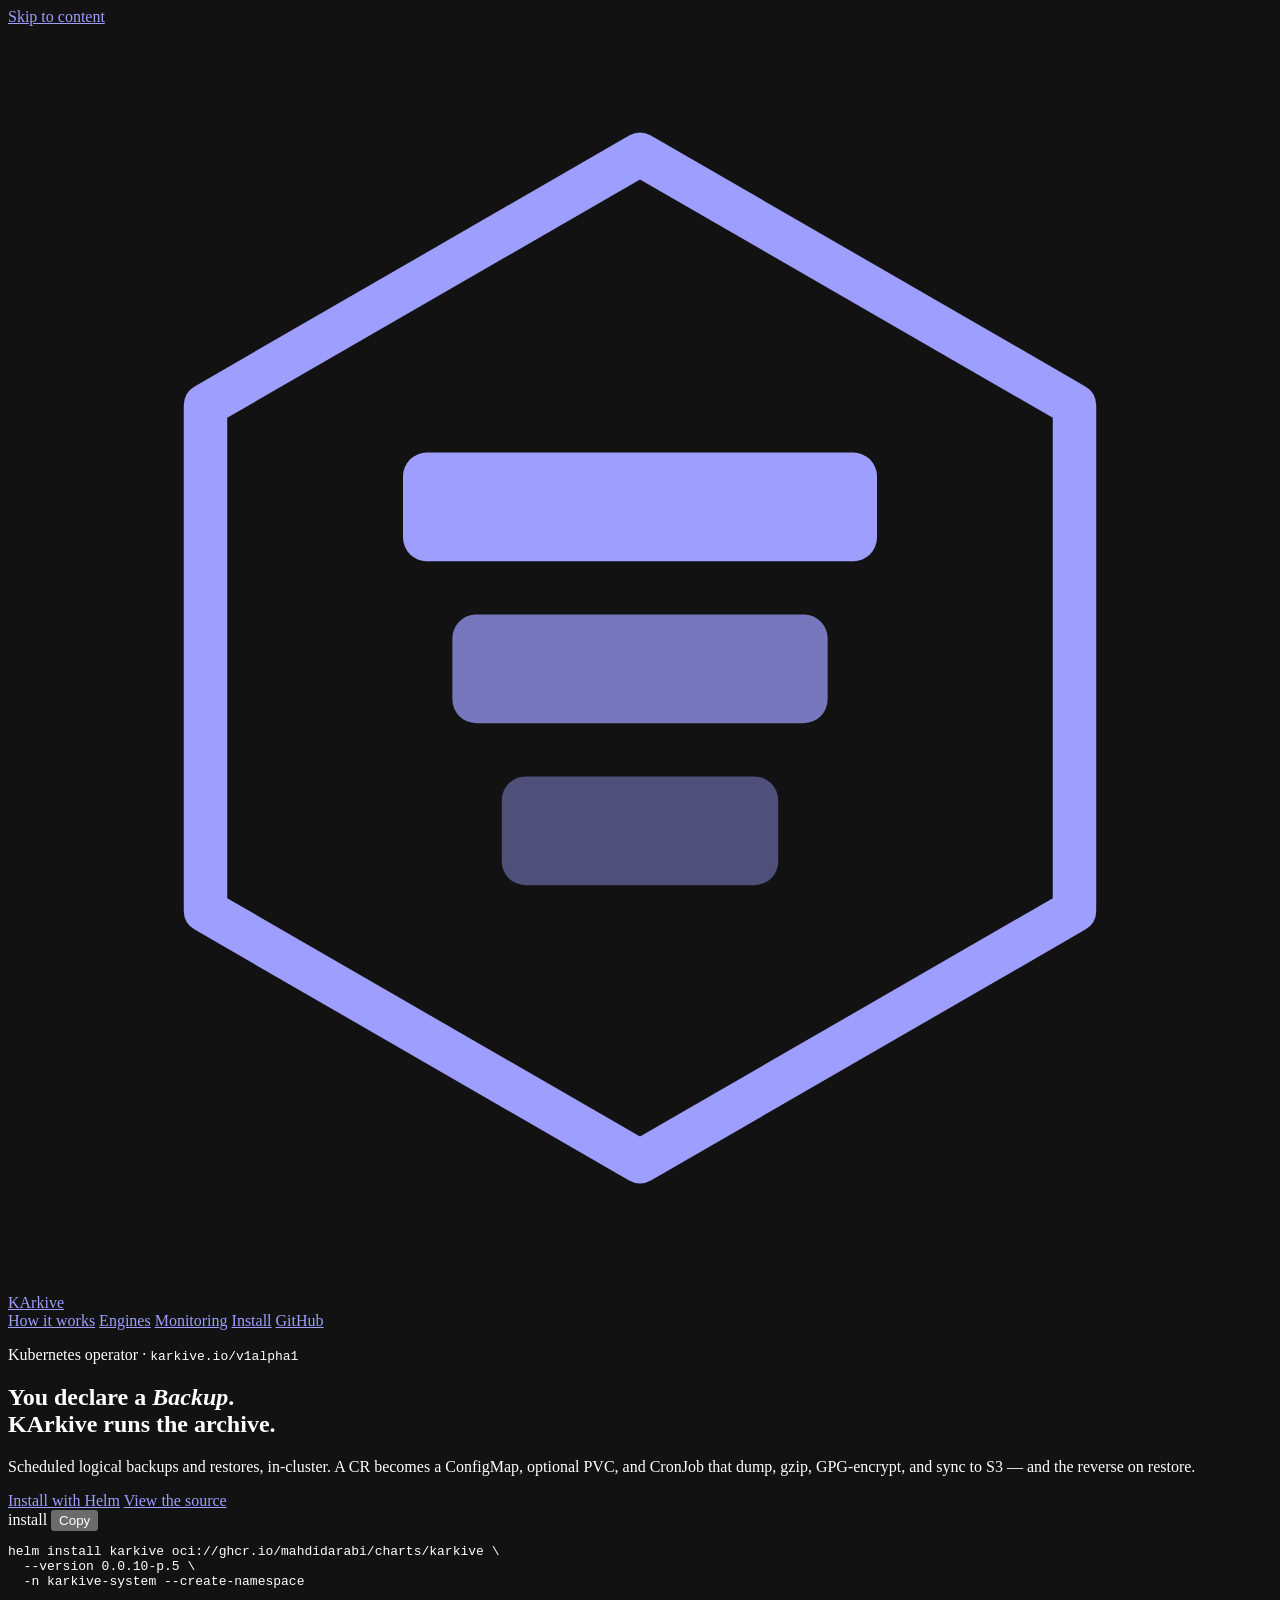
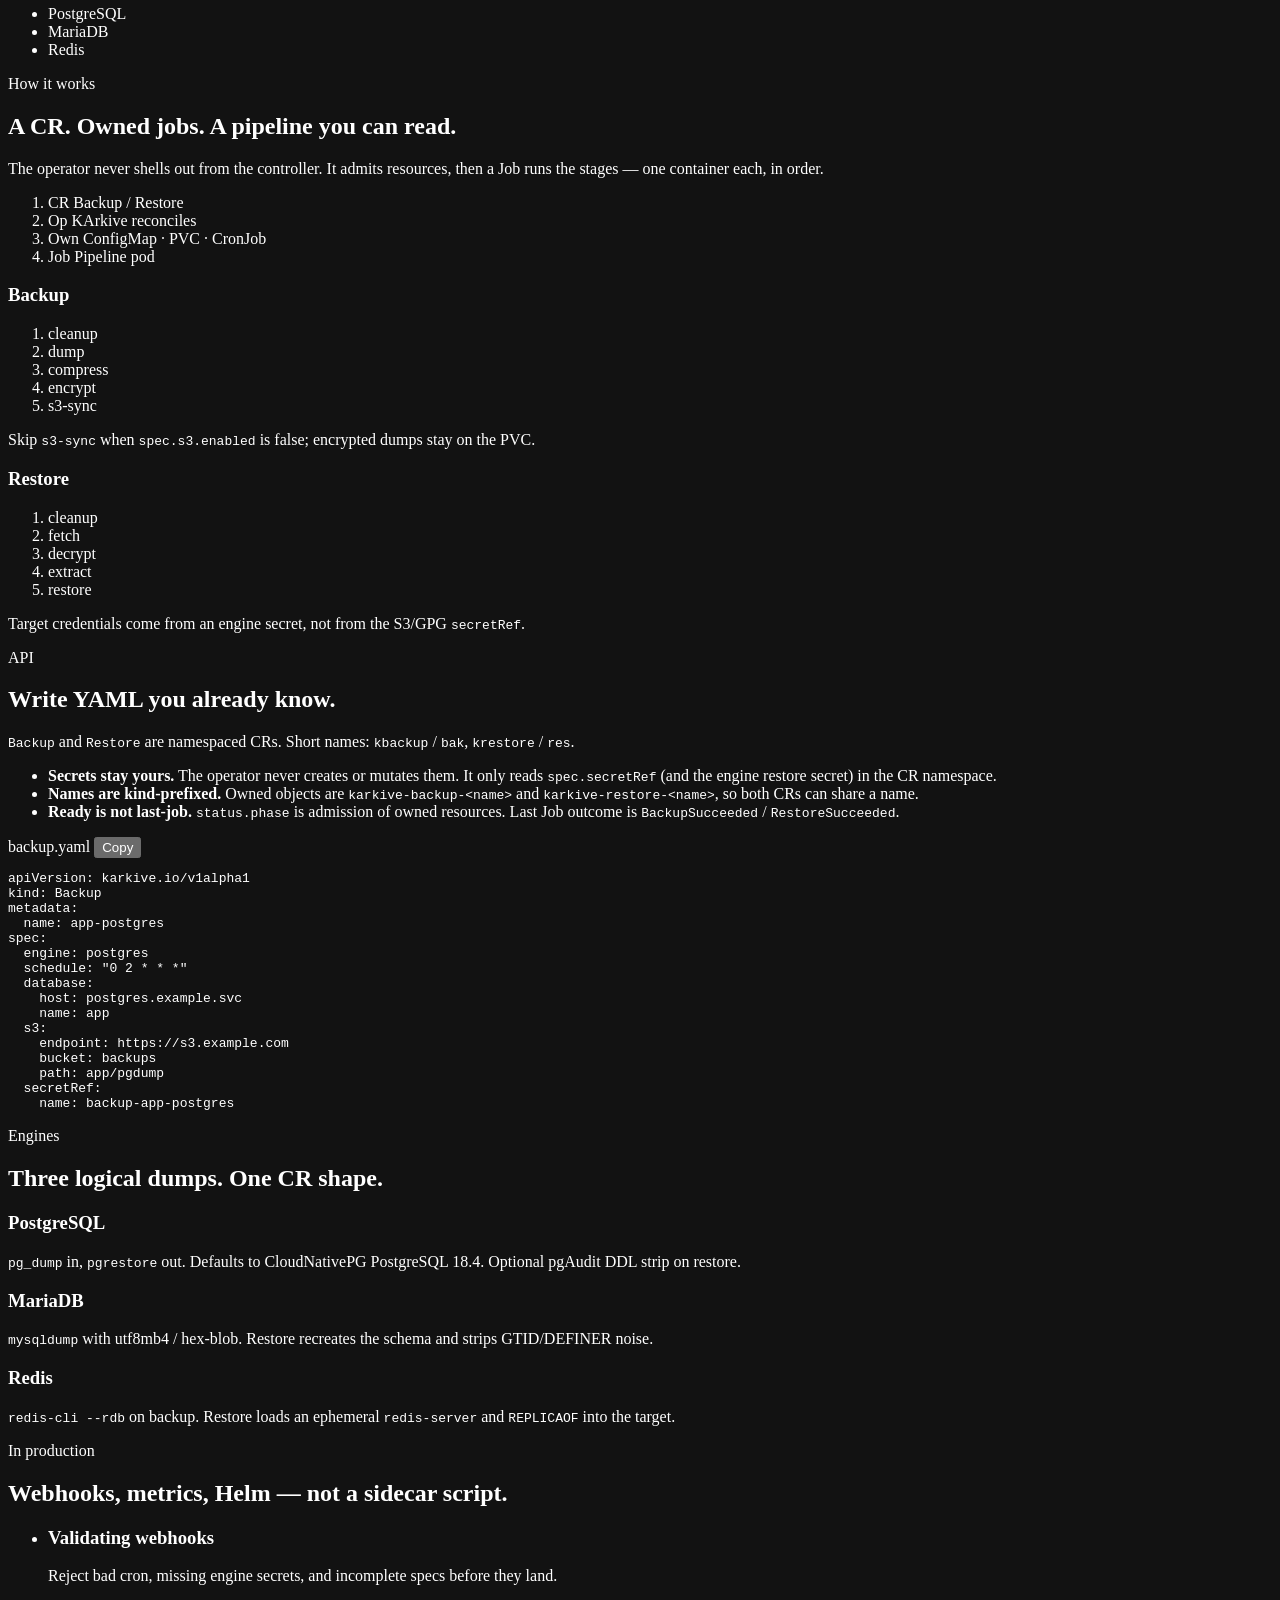
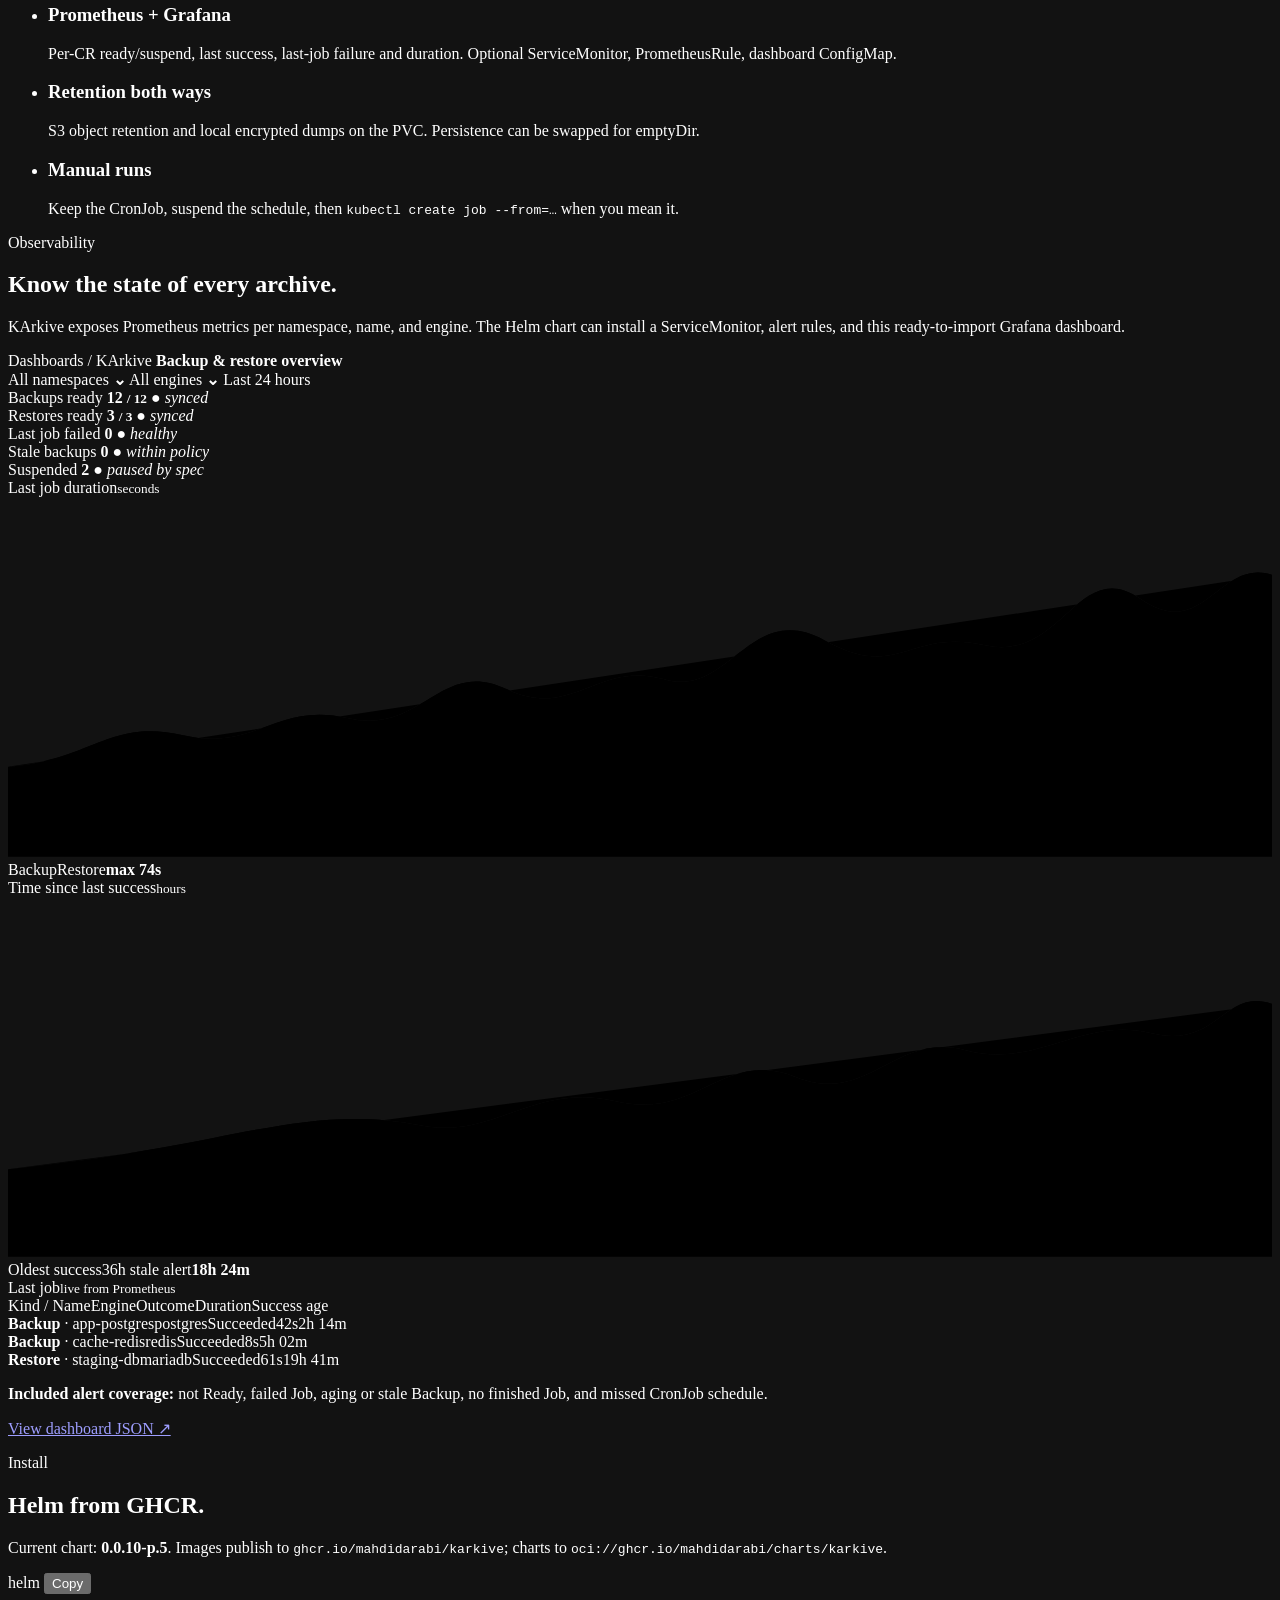
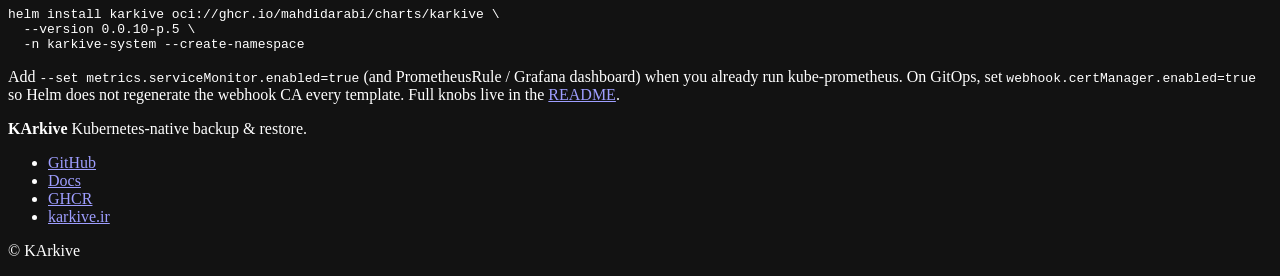
==== commit 8def4427: "feat(docs): add monitoring section to index and styles - Introduced a new "Monitoring" section in in" ====
--- a/docs/index.html
+++ b/docs/index.html
@@ -64,6 +64,7 @@
       <nav aria-label="Primary">
         <a href="#how">How it works</a>
         <a href="#engines">Engines</a>
+        <a href="#monitoring">Monitoring</a>
         <a href="#install">Install</a>
         <a class="gh" href="https://github.com/mahdidarabi/KArkive">GitHub</a>
       </nav>
@@ -251,6 +252,99 @@
         </ul>
       </section>
 
+      <section class="monitoring" id="monitoring">
+        <div class="section-head">
+          <p class="eyebrow">Observability</p>
+          <h2>Know the state of every archive.</h2>
+          <p>
+            KArkive exposes Prometheus metrics per namespace, name, and engine. The Helm
+            chart can install a ServiceMonitor, alert rules, and this ready-to-import Grafana dashboard.
+          </p>
+        </div>
+
+        <div class="dashboard" aria-label="Preview of the KArkive Grafana dashboard">
+          <div class="dashboard-head">
+            <div>
+              <span class="dash-kicker">Dashboards / KArkive</span>
+              <strong>Backup &amp; restore overview</strong>
+            </div>
+            <div class="dash-controls">
+              <span class="dash-select">All namespaces <b>⌄</b></span>
+              <span class="dash-select">All engines <b>⌄</b></span>
+              <span class="dash-time">Last 24 hours</span>
+            </div>
+          </div>
+
+          <div class="dash-stats">
+            <article class="dash-stat">
+              <span>Backups ready</span>
+              <strong>12 <small>/ 12</small></strong>
+              <i class="good">● synced</i>
+            </article>
+            <article class="dash-stat">
+              <span>Restores ready</span>
+              <strong>3 <small>/ 3</small></strong>
+              <i class="good">● synced</i>
+            </article>
+            <article class="dash-stat">
+              <span>Last job failed</span>
+              <strong>0</strong>
+              <i class="good">● healthy</i>
+            </article>
+            <article class="dash-stat">
+              <span>Stale backups</span>
+              <strong>0</strong>
+              <i class="good">● within policy</i>
+            </article>
+            <article class="dash-stat">
+              <span>Suspended</span>
+              <strong>2</strong>
+              <i class="paused">● paused by spec</i>
+            </article>
+          </div>
+
+          <div class="dash-charts">
+            <article class="dash-card">
+              <div class="dash-card-head"><span>Last job duration</span><small>seconds</small></div>
+              <svg class="chart" viewBox="0 0 520 148" role="img" aria-label="Backup job duration trend">
+                <path class="grid-line" d="M0 22H520M0 58H520M0 94H520M0 130H520"/>
+                <path class="chart-fill" d="M0 111 C35 108 42 91 72 98 S110 84 140 91 S178 66 205 79 S243 67 270 75 S305 42 336 59 S370 54 402 61 S440 24 466 42 S498 25 520 32 V148H0Z"/>
+                <path class="chart-line" d="M0 111 C35 108 42 91 72 98 S110 84 140 91 S178 66 205 79 S243 67 270 75 S305 42 336 59 S370 54 402 61 S440 24 466 42 S498 25 520 32"/>
+                <text x="4" y="145">00:00</text><text x="245" y="145">12:00</text><text x="485" y="145">now</text>
+              </svg>
+              <div class="chart-legend"><span><i class="legend-brass"></i>Backup</span><span><i class="legend-blue"></i>Restore</span><b>max 74s</b></div>
+            </article>
+            <article class="dash-card">
+              <div class="dash-card-head"><span>Time since last success</span><small>hours</small></div>
+              <svg class="chart" viewBox="0 0 520 148" role="img" aria-label="Time since last successful backup trend">
+                <path class="grid-line" d="M0 22H520M0 58H520M0 94H520M0 130H520"/>
+                <path class="threshold" d="M0 76H520"/>
+                <path class="chart-fill blue-fill" d="M0 112 C36 108 54 105 85 99 S140 88 170 94 S216 76 250 84 S294 62 324 74 S365 55 394 63 S442 49 470 56 S500 37 520 44 V148H0Z"/>
+                <path class="chart-line blue-line" d="M0 112 C36 108 54 105 85 99 S140 88 170 94 S216 76 250 84 S294 62 324 74 S365 55 394 63 S442 49 470 56 S500 37 520 44"/>
+                <text x="4" y="145">00:00</text><text x="245" y="145">12:00</text><text x="485" y="145">now</text>
+              </svg>
+              <div class="chart-legend"><span><i class="legend-blue"></i>Oldest success</span><span class="threshold-key">36h stale alert</span><b>18h 24m</b></div>
+            </article>
+          </div>
+
+          <div class="dash-table">
+            <div class="dash-card-head"><span>Last job</span><small>live from Prometheus</small></div>
+            <div class="job-row job-labels"><span>Kind / Name</span><span>Engine</span><span>Outcome</span><span>Duration</span><span>Success age</span></div>
+            <div class="job-row"><span><b>Backup</b> · app-postgres</span><span>postgres</span><span class="status success">Succeeded</span><span>42s</span><span>2h 14m</span></div>
+            <div class="job-row"><span><b>Backup</b> · cache-redis</span><span>redis</span><span class="status success">Succeeded</span><span>8s</span><span>5h 02m</span></div>
+            <div class="job-row"><span><b>Restore</b> · staging-db</span><span>mariadb</span><span class="status success">Succeeded</span><span>61s</span><span>19h 41m</span></div>
+          </div>
+        </div>
+
+        <div class="monitoring-foot">
+          <p>
+            <strong>Included alert coverage:</strong> not Ready, failed Job, aging or stale Backup,
+            no finished Job, and missed CronJob schedule.
+          </p>
+          <a href="https://github.com/mahdidarabi/KArkive/blob/main/charts/karkive/dashboards/karkive.json">View dashboard JSON ↗</a>
+        </div>
+      </section>
+
       <section class="install" id="install">
         <div class="section-head">
           <p class="eyebrow">Install</p>
--- a/docs/styles.css
+++ b/docs/styles.css
@@ -497,6 +497,291 @@
   grid-template-columns: 1fr 1fr;
 }
 
+.monitoring {
+  max-width: calc(var(--max) + var(--gutter) * 2);
+  margin: 0 auto;
+  padding: clamp(3rem, 8vw, 6rem) var(--gutter);
+  border-top: 1px solid var(--line);
+}
+
+.dashboard {
+  padding: 0.9rem;
+  border: 1px solid rgba(138, 164, 255, 0.22);
+  border-radius: var(--radius);
+  background: #0b0f18;
+  box-shadow: 0 26px 70px rgba(0, 0, 0, 0.38);
+}
+
+.dashboard-head,
+.dash-card-head,
+.job-row,
+.chart-legend,
+.monitoring-foot {
+  display: flex;
+  align-items: center;
+}
+
+.dashboard-head {
+  justify-content: space-between;
+  gap: 1rem;
+  padding: 0.25rem 0.35rem 1rem;
+  color: var(--paper);
+}
+
+.dashboard-head strong {
+  display: block;
+  margin-top: 0.15rem;
+  font-family: var(--serif);
+  font-size: 1.15rem;
+  font-weight: 500;
+}
+
+.dash-kicker {
+  color: #7f8ba7;
+  font-family: var(--mono);
+  font-size: 0.7rem;
+}
+
+.dash-controls {
+  display: flex;
+  flex-wrap: wrap;
+  justify-content: flex-end;
+  gap: 0.4rem;
+  color: #aeb8d3;
+  font-family: var(--mono);
+  font-size: 0.68rem;
+}
+
+.dash-select,
+.dash-time {
+  padding: 0.38rem 0.55rem;
+  border: 1px solid rgba(138, 164, 255, 0.2);
+  border-radius: 4px;
+  background: #111827;
+}
+
+.dash-select b {
+  margin-left: 0.3rem;
+  color: #7e8bad;
+}
+
+.dash-time {
+  color: #d4b06a;
+}
+
+.dash-stats {
+  display: grid;
+  grid-template-columns: repeat(5, minmax(0, 1fr));
+  gap: 0.55rem;
+}
+
+.dash-stat,
+.dash-card,
+.dash-table {
+  border: 1px solid rgba(138, 164, 255, 0.14);
+  border-radius: 5px;
+  background: #101621;
+}
+
+.dash-stat {
+  min-height: 6.2rem;
+  padding: 0.7rem 0.75rem;
+}
+
+.dash-stat > span {
+  display: block;
+  color: #8c98b5;
+  font-size: 0.68rem;
+}
+
+.dash-stat > strong {
+  display: block;
+  margin: 0.2rem 0 0.05rem;
+  color: #f1f3f8;
+  font-family: var(--mono);
+  font-size: 1.55rem;
+  font-weight: 500;
+  line-height: 1.2;
+}
+
+.dash-stat > strong small {
+  color: #77829d;
+  font-size: 0.75rem;
+}
+
+.dash-stat i {
+  font-size: 0.66rem;
+  font-style: normal;
+}
+
+.good {
+  color: #83c999;
+}
+
+.paused {
+  color: #d4b06a;
+}
+
+.dash-charts {
+  display: grid;
+  grid-template-columns: 1fr 1fr;
+  gap: 0.55rem;
+  margin-top: 0.55rem;
+}
+
+.dash-card {
+  padding: 0.7rem 0.75rem 0.5rem;
+}
+
+.dash-card-head {
+  justify-content: space-between;
+  gap: 1rem;
+  color: #d9deea;
+  font-family: var(--mono);
+  font-size: 0.72rem;
+}
+
+.dash-card-head small {
+  color: #68748f;
+  font-size: 0.62rem;
+}
+
+.chart {
+  display: block;
+  width: 100%;
+  height: auto;
+  margin-top: 0.55rem;
+}
+
+.chart text {
+  fill: #68748f;
+  font-family: var(--mono);
+  font-size: 9px;
+}
+
+.grid-line {
+  fill: none;
+  stroke: rgba(138, 164, 255, 0.1);
+  stroke-width: 1;
+}
+
+.chart-fill {
+  fill: url("#chart-gradient");
+  fill: rgba(212, 176, 106, 0.1);
+}
+
+.chart-line {
+  fill: none;
+  stroke: #d4b06a;
+  stroke-width: 2.2;
+}
+
+.blue-fill {
+  fill: rgba(138, 164, 255, 0.1);
+}
+
+.blue-line {
+  stroke: #8aa4ff;
+}
+
+.threshold {
+  stroke: rgba(242, 153, 74, 0.7);
+  stroke-dasharray: 5 5;
+}
+
+.chart-legend {
+  gap: 0.9rem;
+  color: #7f8ba7;
+  font-family: var(--mono);
+  font-size: 0.62rem;
+}
+
+.chart-legend b {
+  margin-left: auto;
+  color: #dce2ef;
+  font-weight: 400;
+}
+
+.chart-legend i {
+  display: inline-block;
+  width: 0.45rem;
+  height: 0.45rem;
+  margin-right: 0.25rem;
+  border-radius: 50%;
+}
+
+.legend-brass {
+  background: var(--brass);
+}
+
+.legend-blue {
+  background: var(--kube);
+}
+
+.threshold-key {
+  color: #d4b06a;
+}
+
+.dash-table {
+  margin-top: 0.55rem;
+  padding: 0.7rem 0.75rem 0.2rem;
+}
+
+.dash-table .dash-card-head {
+  padding-bottom: 0.4rem;
+}
+
+.job-row {
+  display: grid;
+  grid-template-columns: 2fr 1fr 1.2fr 0.8fr 1fr;
+  gap: 0.75rem;
+  padding: 0.56rem 0.35rem;
+  border-top: 1px solid rgba(138, 164, 255, 0.09);
+  color: #9da8c1;
+  font-family: var(--mono);
+  font-size: 0.64rem;
+}
+
+.job-row b {
+  color: #e4e8f1;
+  font-weight: 400;
+}
+
+.job-labels {
+  color: #68748f;
+  font-size: 0.59rem;
+  text-transform: uppercase;
+}
+
+.status {
+  width: max-content;
+  padding: 0.12rem 0.35rem;
+  border-radius: 3px;
+}
+
+.status.success {
+  color: #83c999;
+  background: rgba(131, 201, 153, 0.1);
+}
+
+.monitoring-foot {
+  justify-content: space-between;
+  gap: 1.5rem;
+  margin-top: 1.15rem;
+  color: var(--muted);
+  font-size: 0.9rem;
+}
+
+.monitoring-foot p {
+  margin: 0;
+}
+
+.monitoring-foot strong {
+  color: var(--paper);
+  font-family: var(--serif);
+  font-weight: 500;
+}
+
 .install-note {
   margin: 1.1rem 0 0;
   max-width: 46rem;
@@ -566,12 +851,17 @@
   .declare,
   .engine-grid,
   .trait-list,
+  .dash-charts,
   .foot {
     grid-template-columns: 1fr;
   }
 
   .flow-main li {
     min-height: 0;
+  }
+
+  .dash-stats {
+    grid-template-columns: repeat(2, minmax(0, 1fr));
   }
 
   .foot {
@@ -587,6 +877,25 @@
   h1 {
     font-size: 2.15rem;
   }
+
+  .dashboard-head,
+  .monitoring-foot {
+    align-items: flex-start;
+    flex-direction: column;
+  }
+
+  .dash-controls {
+    justify-content: flex-start;
+  }
+
+  .job-row {
+    grid-template-columns: 1.8fr 1fr 1.2fr;
+  }
+
+  .job-row > :nth-child(4),
+  .job-row > :nth-child(5) {
+    display: none;
+  }
 }
 
 @media (prefers-reduced-motion: reduce) {
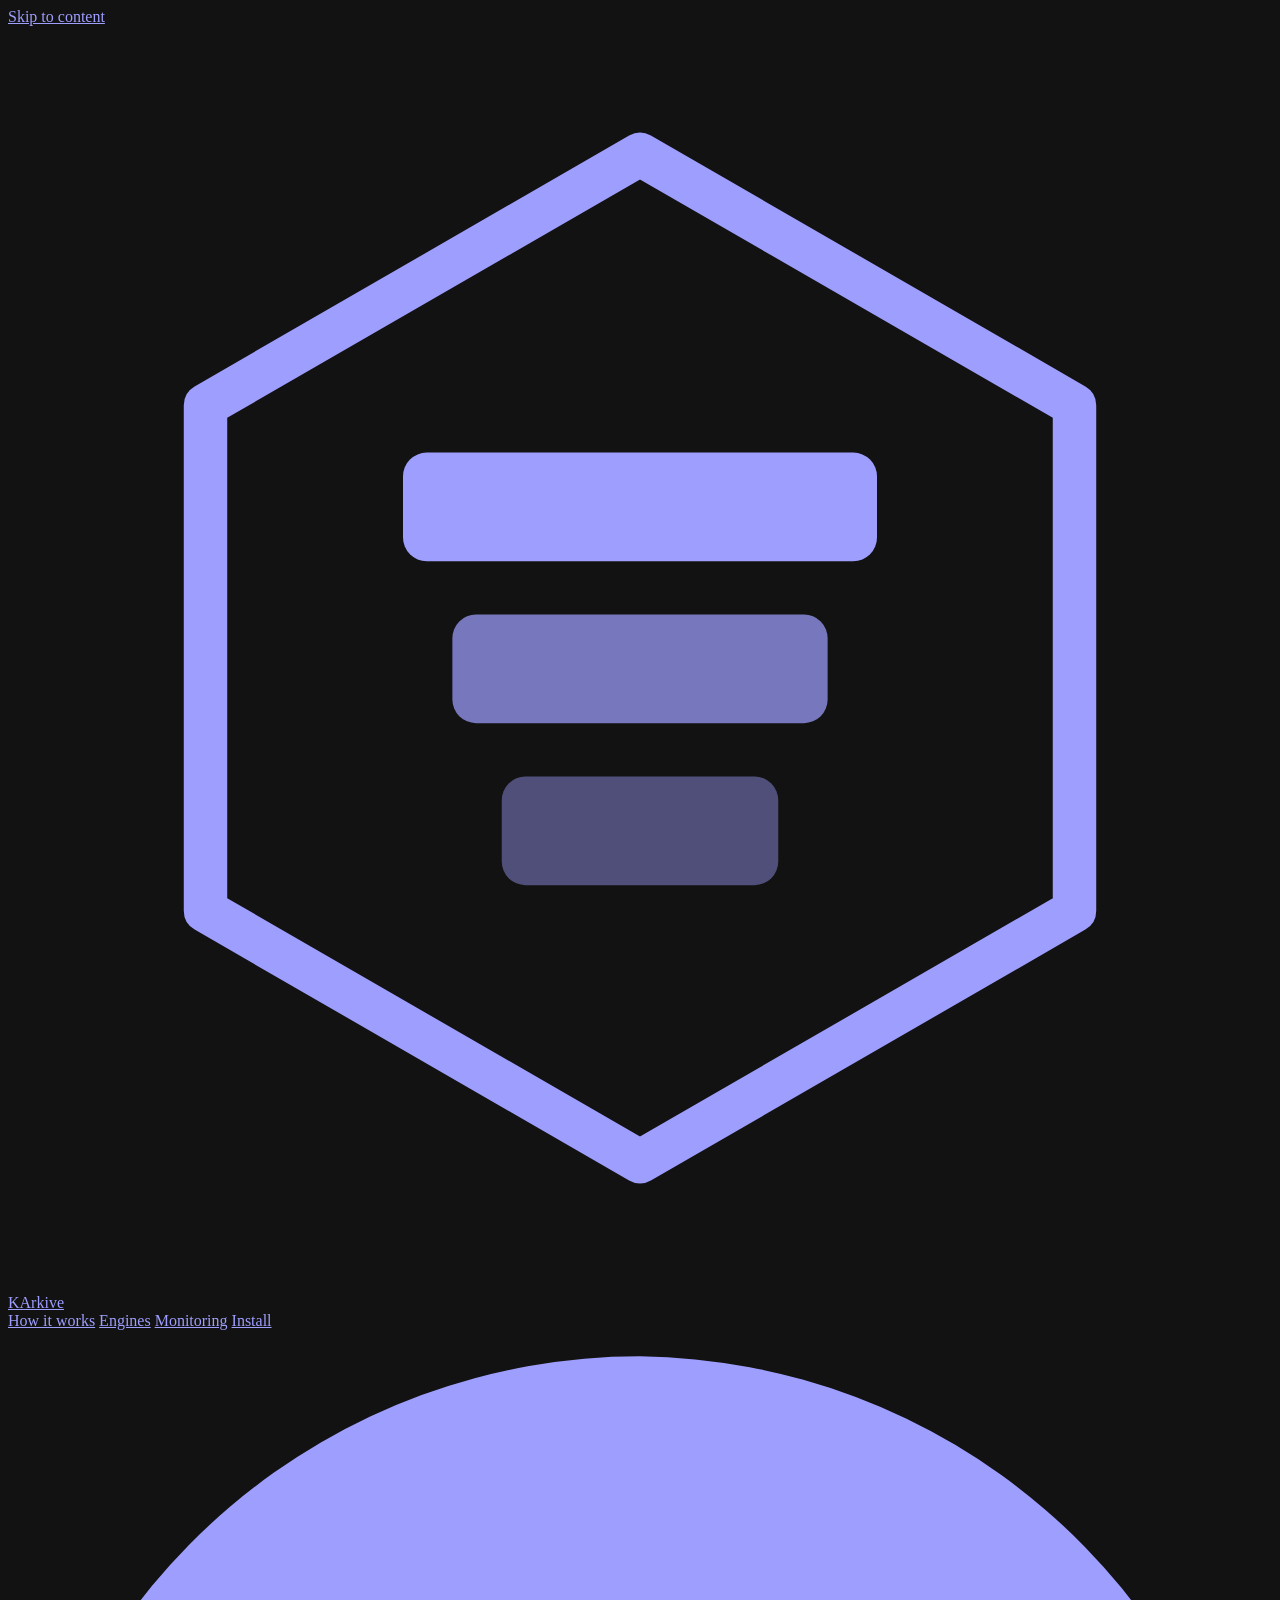
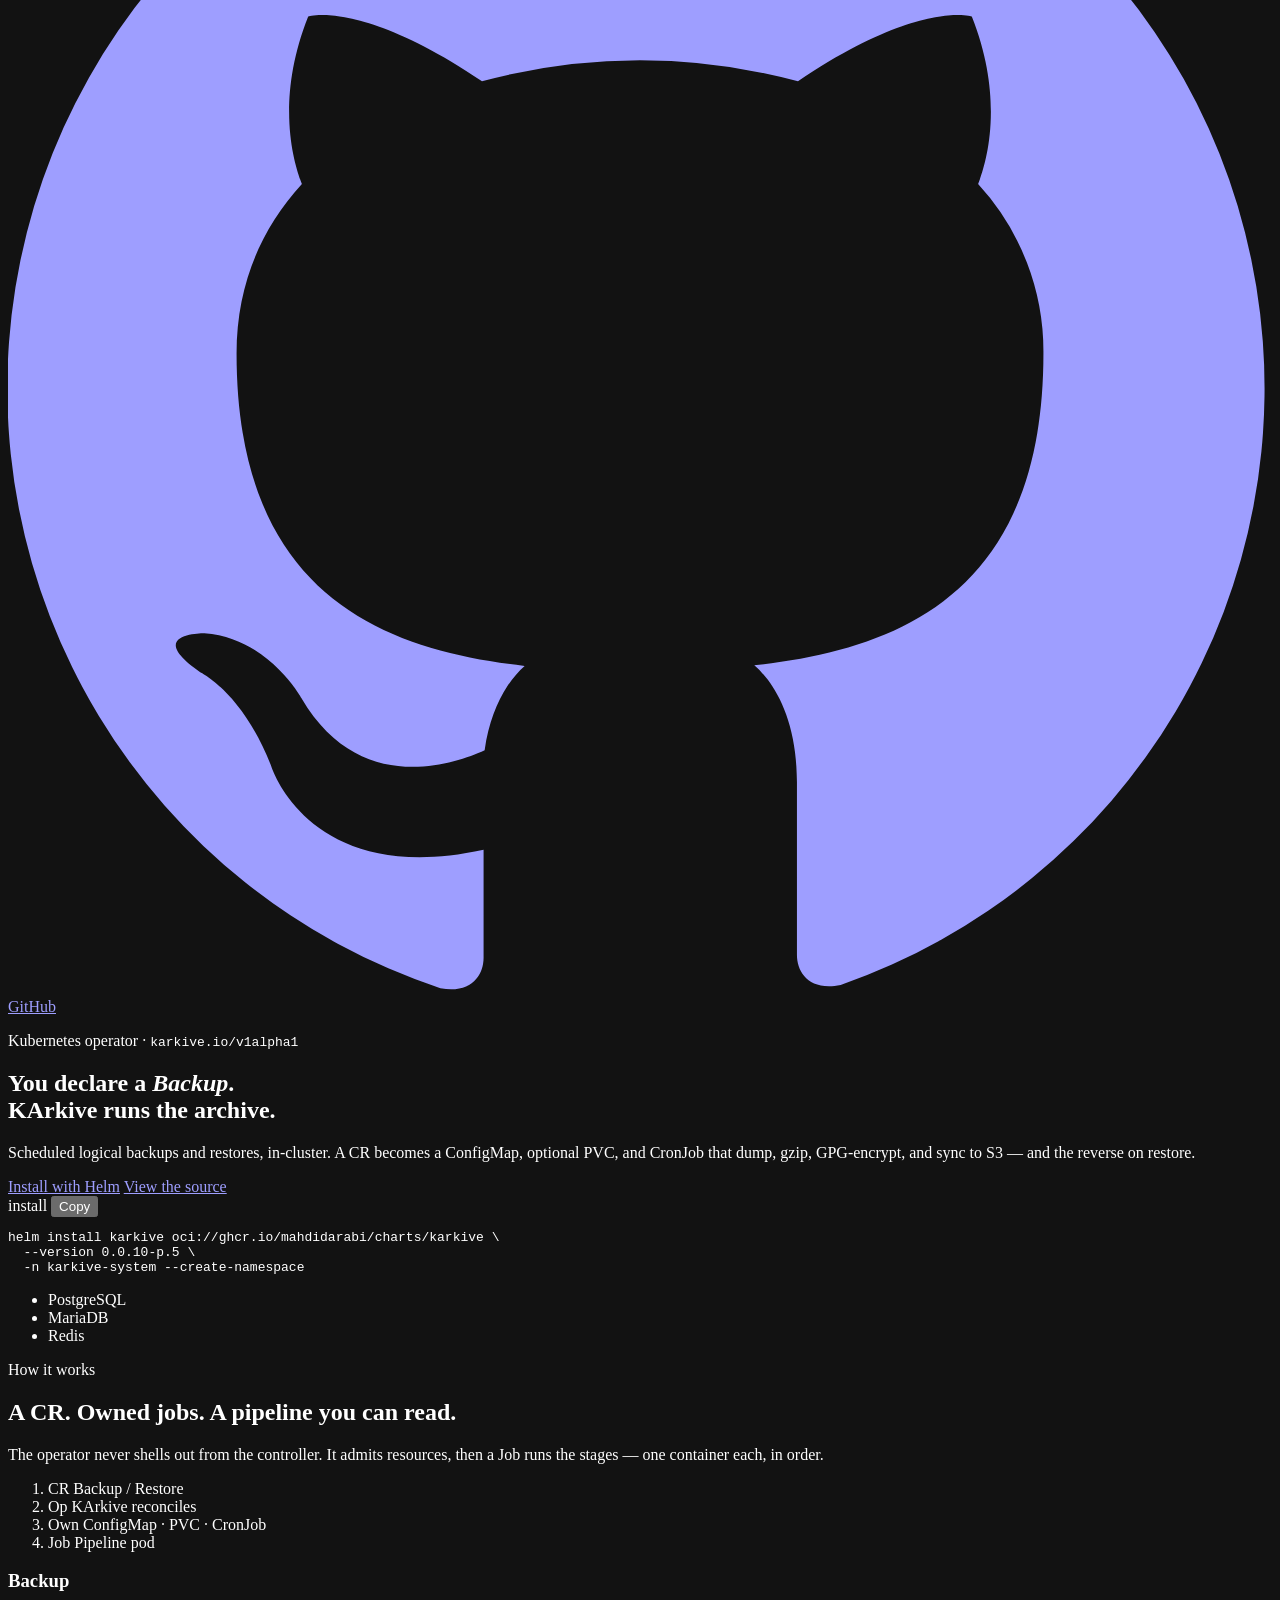
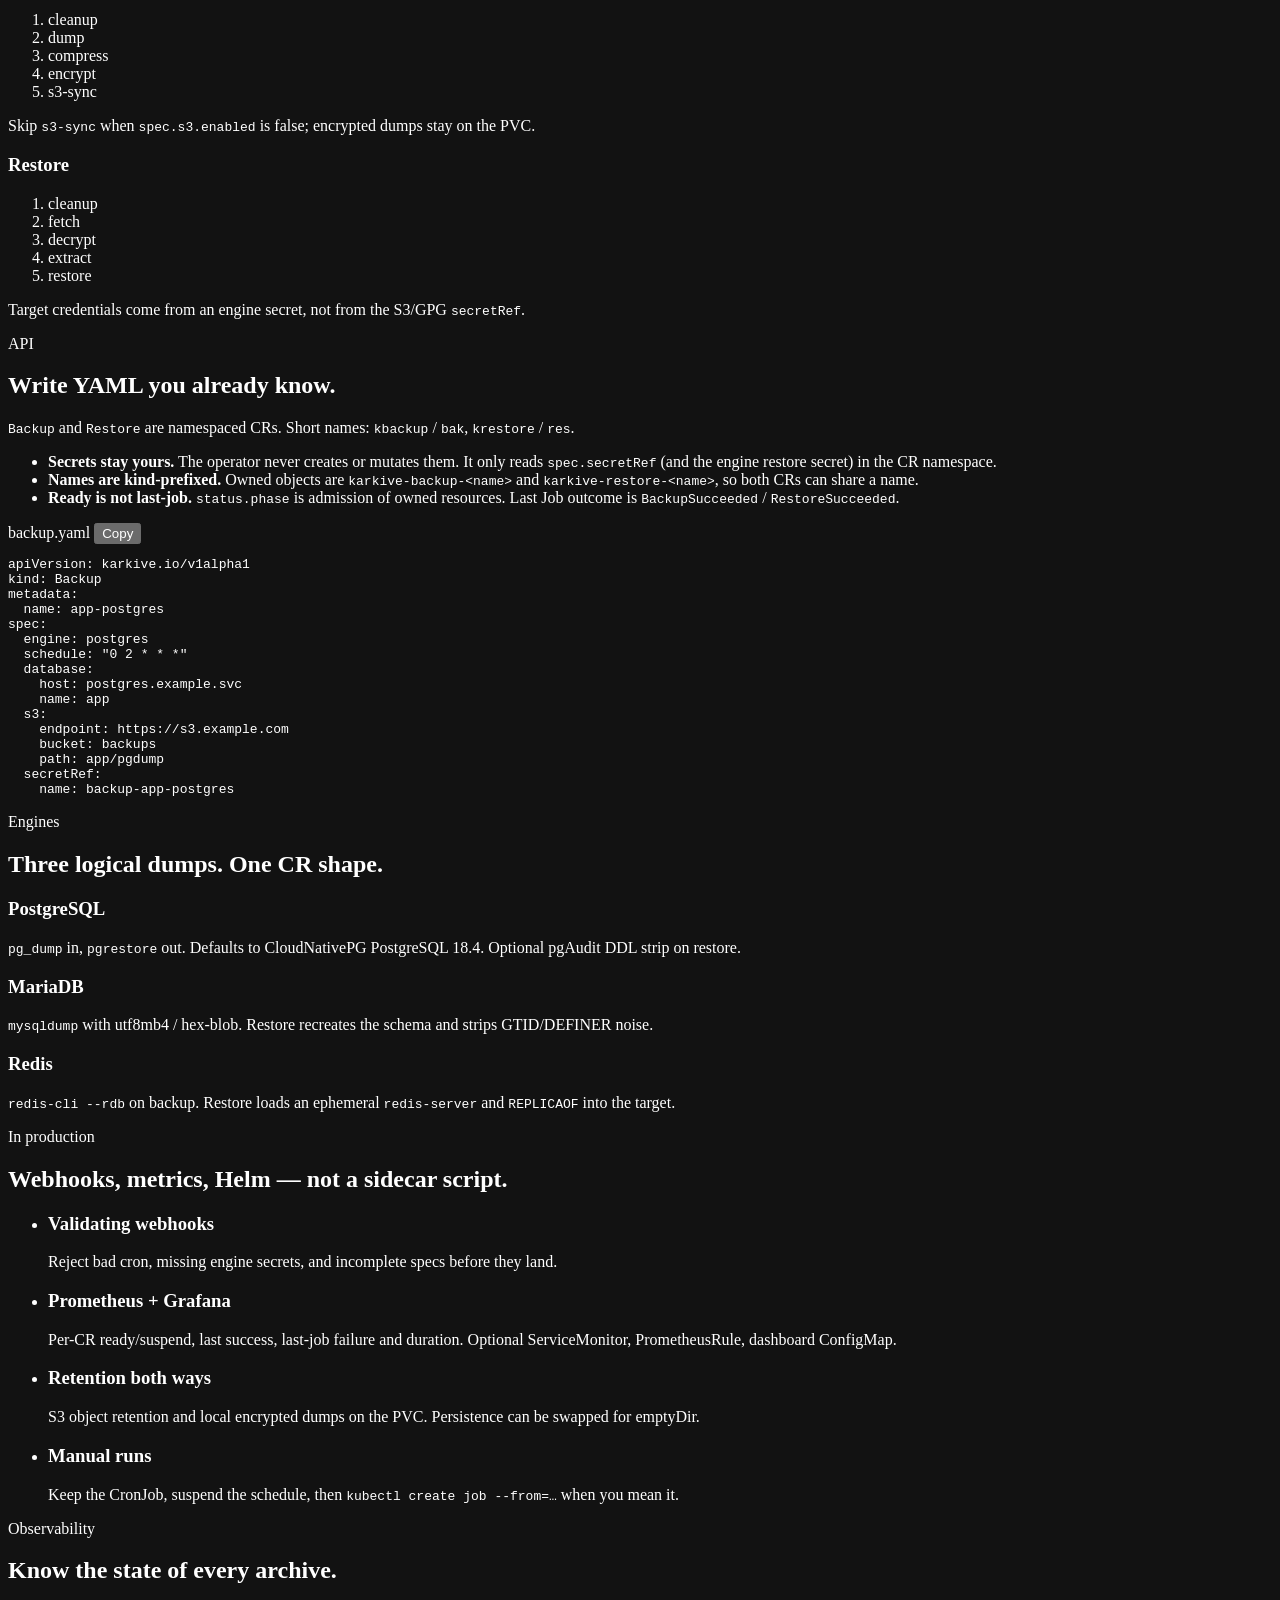
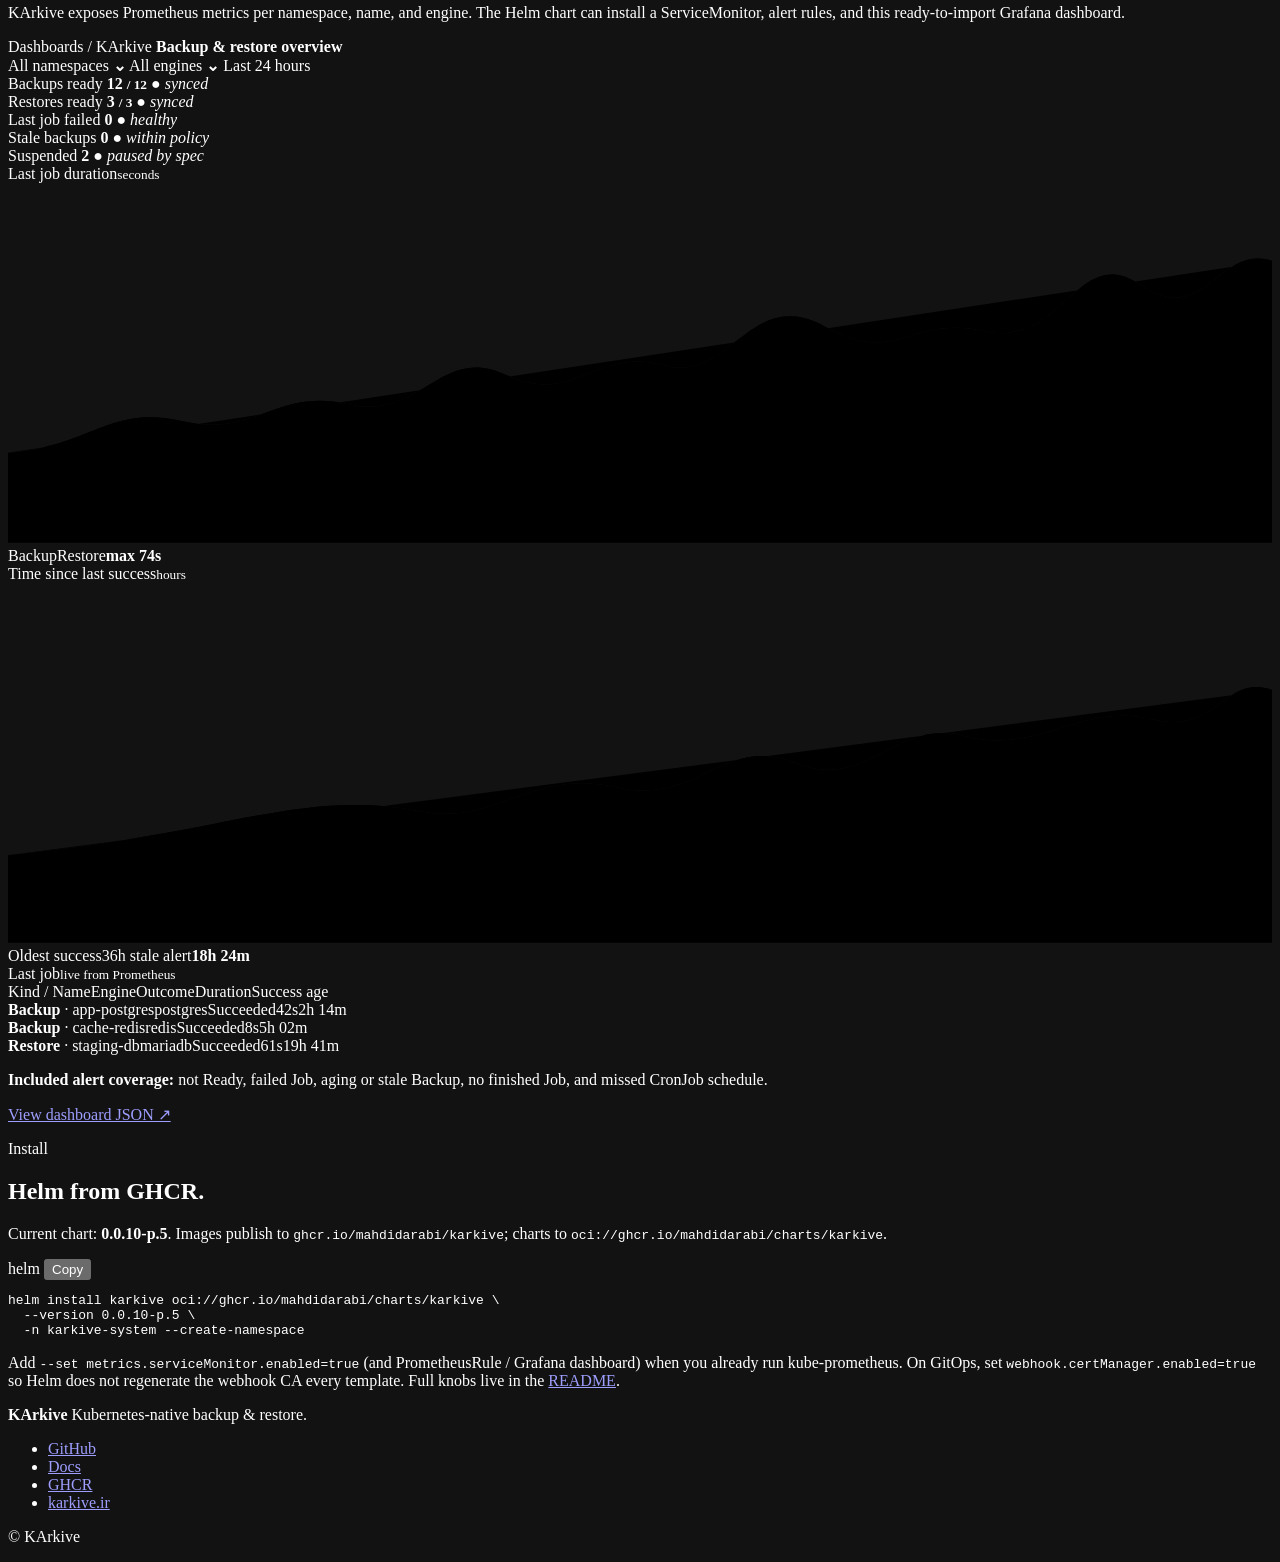
==== commit b91b5f3b: "refactor(docs): standardize GitHub links and enhance navigation styles - Updated README.md, Chart.ya" ====
--- a/docs/index.html
+++ b/docs/index.html
@@ -42,7 +42,7 @@
         "url": "https://karkive.ir",
         "applicationCategory": "DeveloperApplication",
         "operatingSystem": "Kubernetes",
-        "license": "https://github.com/mahdidarabi/KArkive",
+        "license": "https://github.com/mahdidarabi/karkive",
         "description": "Kubernetes operator for scheduled logical backups and restores of PostgreSQL, MariaDB, and Redis.",
         "offers": { "@type": "Offer", "price": "0", "priceCurrency": "USD" }
       }
@@ -66,7 +66,12 @@
         <a href="#engines">Engines</a>
         <a href="#monitoring">Monitoring</a>
         <a href="#install">Install</a>
-        <a class="gh" href="https://github.com/mahdidarabi/KArkive">GitHub</a>
+        <a class="gh" href="https://github.com/mahdidarabi/karkive">
+          <svg class="gh-icon" viewBox="0 0 24 24" aria-hidden="true">
+            <path fill="currentColor" d="M12 .5a12 12 0 0 0-3.79 23.39c.6.11.82-.26.82-.58v-2.05c-3.34.73-4.04-1.61-4.04-1.61-.55-1.39-1.34-1.76-1.34-1.76-1.09-.75.08-.74.08-.74 1.2.08 1.84 1.23 1.84 1.23 1.07 1.83 2.8 1.3 3.48.99.11-.77.42-1.3.76-1.6-2.66-.3-5.47-1.33-5.47-5.93 0-1.31.47-2.38 1.24-3.22-.12-.3-.54-1.52.12-3.18 0 0 1.01-.32 3.3 1.23a11.5 11.5 0 0 1 6 0c2.29-1.55 3.3-1.23 3.3-1.23.66 1.66.24 2.88.12 3.18a4.7 4.7 0 0 1 1.24 3.22c0 4.61-2.81 5.62-5.49 5.92.43.37.81 1.1.81 2.22v3.28c0 .32.22.69.83.57A12 12 0 0 0 12 .5Z"/>
+          </svg>
+          <span>GitHub</span>
+        </a>
       </nav>
     </header>
 
@@ -81,7 +86,7 @@
         </p>
         <div class="cta">
           <a class="btn btn-primary" href="#install">Install with Helm</a>
-          <a class="btn btn-ghost" href="https://github.com/mahdidarabi/KArkive">View the source</a>
+          <a class="btn btn-ghost" href="https://github.com/mahdidarabi/karkive">View the source</a>
         </div>
         <div class="code-wrap hero-term">
           <div class="code-bar">
@@ -341,7 +346,7 @@
             <strong>Included alert coverage:</strong> not Ready, failed Job, aging or stale Backup,
             no finished Job, and missed CronJob schedule.
           </p>
-          <a href="https://github.com/mahdidarabi/KArkive/blob/main/charts/karkive/dashboards/karkive.json">View dashboard JSON ↗</a>
+          <a href="https://github.com/mahdidarabi/karkive/blob/main/charts/karkive/dashboards/karkive.json">View dashboard JSON ↗</a>
         </div>
       </section>
 
@@ -369,7 +374,7 @@
           when you already run kube-prometheus. On GitOps, set
           <code>webhook.certManager.enabled=true</code> so Helm does not regenerate the webhook CA every template.
           Full knobs live in the
-          <a href="https://github.com/mahdidarabi/KArkive#install">README</a>.
+          <a href="https://github.com/mahdidarabi/karkive#install">README</a>.
         </p>
       </section>
     </main>
@@ -380,9 +385,9 @@
         <span>Kubernetes-native backup &amp; restore.</span>
       </div>
       <ul>
-        <li><a href="https://github.com/mahdidarabi/KArkive">GitHub</a></li>
-        <li><a href="https://github.com/mahdidarabi/KArkive#install">Docs</a></li>
-        <li><a href="https://github.com/mahdidarabi/KArkive/pkgs/container/karkive">GHCR</a></li>
+        <li><a href="https://github.com/mahdidarabi/karkive">GitHub</a></li>
+        <li><a href="https://github.com/mahdidarabi/karkive#install">Docs</a></li>
+        <li><a href="https://github.com/mahdidarabi/karkive/pkgs/container/karkive">GHCR</a></li>
         <li><a href="https://karkive.ir">karkive.ir</a></li>
       </ul>
       <p class="legal">&copy; <span id="year"></span> KArkive</p>
--- a/docs/styles.css
+++ b/docs/styles.css
@@ -131,13 +131,61 @@
 }
 
 .nav nav a {
+  display: inline-flex;
+  align-items: center;
+  justify-content: center;
+  height: 2.65rem;
+  min-height: 2.65rem;
+  line-height: 1;
+  text-align: center;
+  padding: 0 0.55rem;
+  border: 1px solid transparent;
+  border-radius: 999px;
   color: var(--muted);
   text-decoration: none;
+  transition: color 160ms ease, background 160ms ease, border-color 160ms ease;
 }
 
 .nav nav a:hover,
+.nav nav a.gh,
+.nav nav a.active {
+  color: var(--paper);
+}
+
+.nav nav a.active {
+  border-color: var(--brass);
+  background: var(--brass);
+  color: var(--bg);
+}
+
+.nav nav a.active:hover {
+  color: var(--bg);
+  background: var(--brass-2);
+}
+
 .nav nav a.gh {
-  color: var(--paper);
+  border-color: var(--line-strong);
+}
+
+.gh-icon {
+  position: static;
+  width: 0.95rem;
+  height: 0.95rem;
+  flex: 0 0 auto;
+  margin: 0;
+}
+
+.nav nav a.gh {
+  position: relative;
+  min-width: 7.3rem;
+  gap: 0.38rem;
+}
+
+.nav nav a.gh span {
+  display: block;
+  width: auto;
+  text-align: left;
+  transform: translateY(0.12em);
 }
 
 .hero,
@@ -226,7 +274,9 @@
   display: inline-flex;
   align-items: center;
   justify-content: center;
-  padding: 0.72rem 1.15rem;
+  min-height: 2.65rem;
+  line-height: 1;
+  padding: 0 1.15rem;
   border-radius: 999px;
   text-decoration: none;
   font-size: 0.95rem;
@@ -902,9 +952,244 @@
   html {
     scroll-behavior: auto;
   }
+
+  .nav nav a {
+    transition: none;
+  }
 }
 
 :focus-visible {
   outline: 2px solid var(--brass);
   outline-offset: 3px;
 }
+
+/* Liquid glass treatment */
+:root {
+  --glass: rgba(255, 255, 255, 0.055);
+  --glass-strong: rgba(255, 255, 255, 0.09);
+  --glass-border: rgba(255, 255, 255, 0.14);
+  --glass-highlight: rgba(255, 255, 255, 0.22);
+  --glass-shadow: 0 24px 70px rgba(0, 0, 0, 0.34);
+}
+
+button,
+.btn,
+.nav nav a {
+  box-sizing: border-box;
+  display: inline-flex;
+  align-items: center;
+  justify-content: center;
+  line-height: 1;
+  text-align: center;
+  vertical-align: middle;
+}
+
+button.copy {
+  height: 1.8rem;
+  min-height: 1.8rem;
+  padding: 0 0.6rem;
+}
+
+body {
+  background:
+    radial-gradient(circle at 8% 6%, rgba(80, 130, 255, 0.16), transparent 25rem),
+    radial-gradient(circle at 92% 19%, rgba(212, 176, 106, 0.13), transparent 24rem),
+    radial-gradient(circle at 50% 72%, rgba(89, 175, 205, 0.08), transparent 30rem),
+    linear-gradient(145deg, #08090c 0%, #0b0d13 48%, #090a0e 100%);
+}
+
+.nav {
+  border-bottom-color: rgba(255, 255, 255, 0.12);
+  background: rgba(11, 13, 19, 0.58);
+  box-shadow:
+    0 12px 40px rgba(0, 0, 0, 0.18),
+    inset 0 1px 0 rgba(255, 255, 255, 0.1);
+  backdrop-filter: blur(22px) saturate(160%);
+  -webkit-backdrop-filter: blur(22px) saturate(160%);
+}
+
+.nav nav a {
+  border-color: transparent;
+}
+
+.nav nav a.gh {
+  border-color: rgba(255, 255, 255, 0.13);
+  background: rgba(255, 255, 255, 0.045);
+  box-shadow: inset 0 1px 0 rgba(255, 255, 255, 0.08);
+}
+
+.nav nav a.active {
+  border-color: rgba(240, 217, 160, 0.72);
+  background: linear-gradient(135deg, #f0d9a0, #c5964e);
+  box-shadow:
+    0 5px 18px rgba(212, 176, 106, 0.2),
+    inset 0 1px 0 rgba(255, 255, 255, 0.5);
+}
+
+.nav nav a.active:hover {
+  border-color: rgba(240, 217, 160, 0.72);
+  background: linear-gradient(135deg, #f0d9a0, #c5964e);
+  color: var(--bg);
+  box-shadow:
+    0 5px 18px rgba(212, 176, 106, 0.2),
+    inset 0 1px 0 rgba(255, 255, 255, 0.5);
+}
+
+.btn {
+  border-color: rgba(255, 255, 255, 0.16);
+  background: rgba(255, 255, 255, 0.055);
+  box-shadow:
+    inset 0 1px 0 rgba(255, 255, 255, 0.16),
+    0 10px 24px rgba(0, 0, 0, 0.18);
+  backdrop-filter: blur(12px) saturate(150%);
+  -webkit-backdrop-filter: blur(12px) saturate(150%);
+}
+
+.btn-primary {
+  border-color: rgba(240, 217, 160, 0.74);
+  background: linear-gradient(135deg, #f0d9a0, #c5964e);
+  box-shadow:
+    0 9px 30px rgba(212, 176, 106, 0.2),
+    inset 0 1px 0 rgba(255, 255, 255, 0.55);
+}
+
+.btn-ghost {
+  border-color: rgba(255, 255, 255, 0.2);
+}
+
+.btn-ghost:hover,
+.btn:hover {
+  border-color: rgba(255, 255, 255, 0.38);
+  background: rgba(255, 255, 255, 0.1);
+}
+
+.btn-primary:hover {
+  background: linear-gradient(135deg, #f8e8bd, #d4b06a);
+}
+
+.panel,
+.declare,
+.monitoring,
+.install {
+  position: relative;
+}
+
+.stages article,
+.engine-grid article,
+.trait-list li,
+.dash-stat,
+.dash-card,
+.dash-table,
+.code-wrap {
+  border-color: var(--glass-border);
+  background:
+    linear-gradient(145deg, rgba(255, 255, 255, 0.085), rgba(255, 255, 255, 0.025) 58%),
+    rgba(15, 18, 26, 0.52);
+  box-shadow:
+    var(--glass-shadow),
+    inset 0 1px 0 var(--glass-highlight),
+    inset 0 -1px 0 rgba(0, 0, 0, 0.18);
+  backdrop-filter: blur(18px) saturate(145%);
+  -webkit-backdrop-filter: blur(18px) saturate(145%);
+}
+
+.stages article:hover,
+.engine-grid article:hover,
+.trait-list li:hover,
+.dash-stat:hover {
+  border-color: rgba(255, 255, 255, 0.24);
+  background:
+    linear-gradient(145deg, rgba(255, 255, 255, 0.12), rgba(255, 255, 255, 0.035) 58%),
+    rgba(15, 18, 26, 0.56);
+}
+
+.flow-main li {
+  border-color: var(--glass-border);
+  background:
+    linear-gradient(145deg, rgba(255, 255, 255, 0.09), rgba(255, 255, 255, 0.025)),
+    rgba(18, 21, 28, 0.48);
+  box-shadow:
+    inset 0 1px 0 var(--glass-highlight),
+    0 16px 38px rgba(0, 0, 0, 0.2);
+  backdrop-filter: blur(16px) saturate(145%);
+  -webkit-backdrop-filter: blur(16px) saturate(145%);
+}
+
+.flow-main li:not(:last-child)::after {
+  background: linear-gradient(90deg, rgba(212, 176, 106, 0.45), rgba(138, 164, 255, 0.35));
+}
+
+.engines-row li {
+  border-color: rgba(255, 255, 255, 0.14);
+  background: rgba(255, 255, 255, 0.045);
+  box-shadow: inset 0 1px 0 rgba(255, 255, 255, 0.1);
+  backdrop-filter: blur(10px);
+  -webkit-backdrop-filter: blur(10px);
+}
+
+.code-wrap {
+  background:
+    linear-gradient(145deg, rgba(255, 255, 255, 0.08), rgba(255, 255, 255, 0.018)),
+    rgba(7, 9, 14, 0.65);
+}
+
+.code-bar {
+  border-bottom-color: rgba(255, 255, 255, 0.11);
+}
+
+.copy {
+  border-color: rgba(255, 255, 255, 0.16);
+  background: rgba(255, 255, 255, 0.045);
+  box-shadow: inset 0 1px 0 rgba(255, 255, 255, 0.1);
+}
+
+.declare {
+  background: rgba(11, 14, 20, 0.28);
+}
+
+.dashboard {
+  border-color: rgba(138, 164, 255, 0.28);
+  background:
+    linear-gradient(145deg, rgba(138, 164, 255, 0.08), rgba(255, 255, 255, 0.018) 52%),
+    rgba(8, 12, 21, 0.58);
+  box-shadow:
+    var(--glass-shadow),
+    inset 0 1px 0 rgba(255, 255, 255, 0.14);
+  backdrop-filter: blur(22px) saturate(145%);
+  -webkit-backdrop-filter: blur(22px) saturate(145%);
+}
+
+.dash-select,
+.dash-time {
+  border-color: rgba(255, 255, 255, 0.14);
+  background: rgba(255, 255, 255, 0.055);
+  box-shadow: inset 0 1px 0 rgba(255, 255, 255, 0.09);
+}
+
+.dash-stat,
+.dash-card,
+.dash-table {
+  background:
+    linear-gradient(145deg, rgba(255, 255, 255, 0.07), rgba(255, 255, 255, 0.018)),
+    rgba(16, 22, 33, 0.58);
+}
+
+.foot {
+  border-top-color: rgba(255, 255, 255, 0.12);
+}
+
+@media (prefers-reduced-motion: no-preference) {
+  .stages article,
+  .engine-grid article,
+  .trait-list li,
+  .dash-stat {
+    transition: border-color 180ms ease, background 180ms ease, transform 180ms ease;
+  }
+
+  .stages article:hover,
+  .engine-grid article:hover,
+  .trait-list li:hover,
+  .dash-stat:hover {
+    transform: translateY(-2px);
+  }
+}
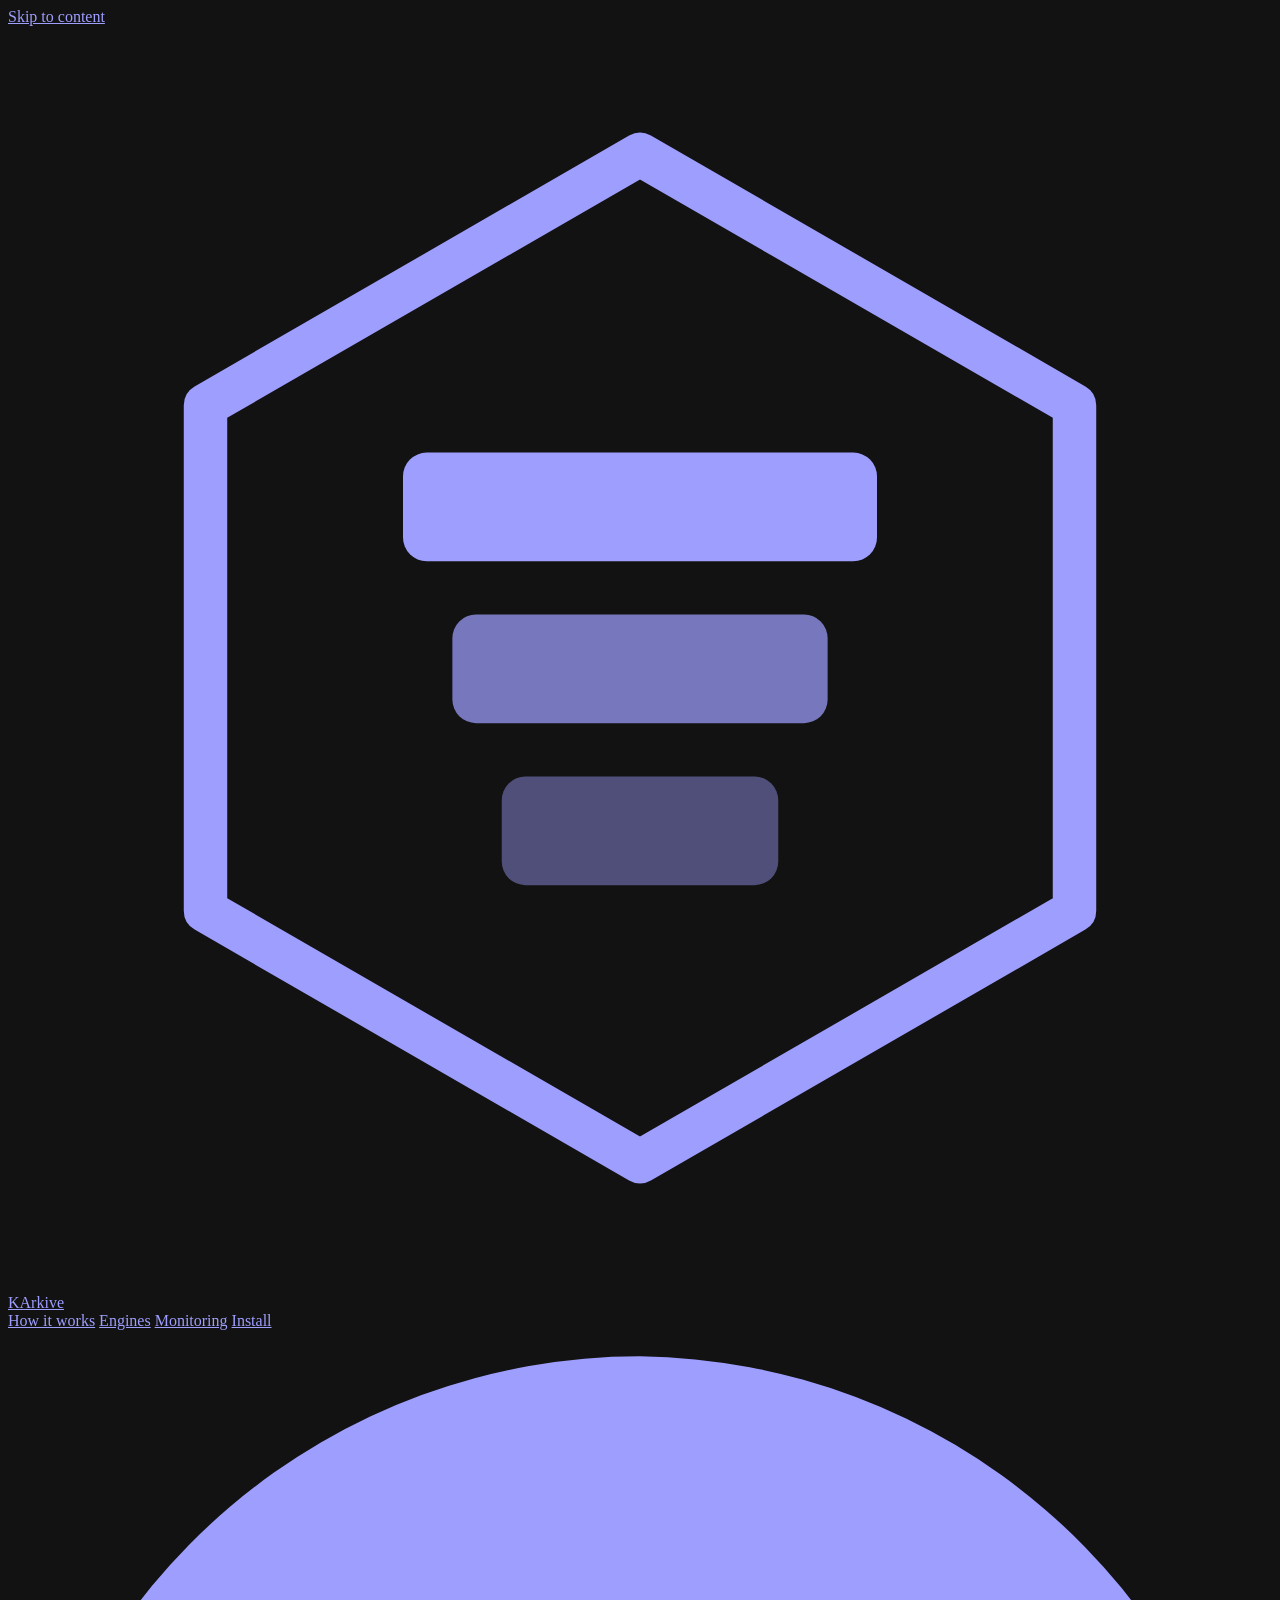
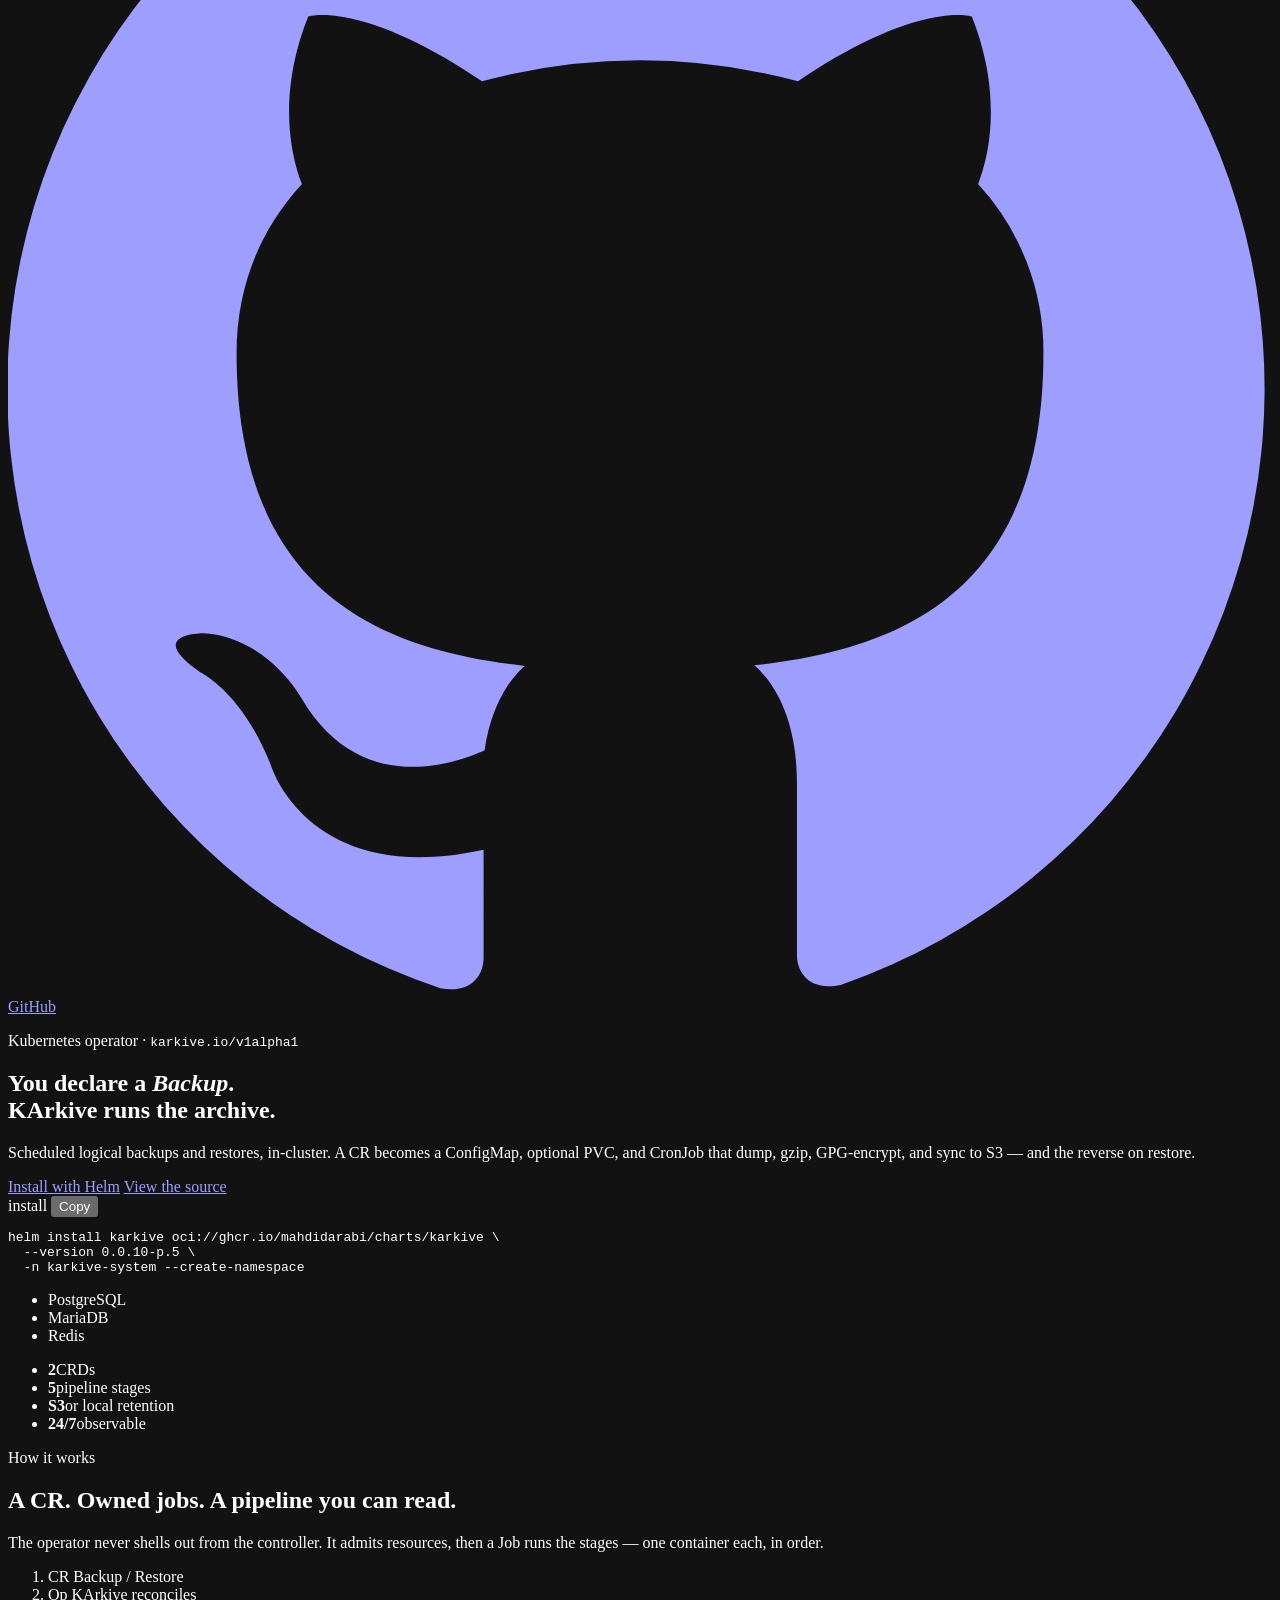
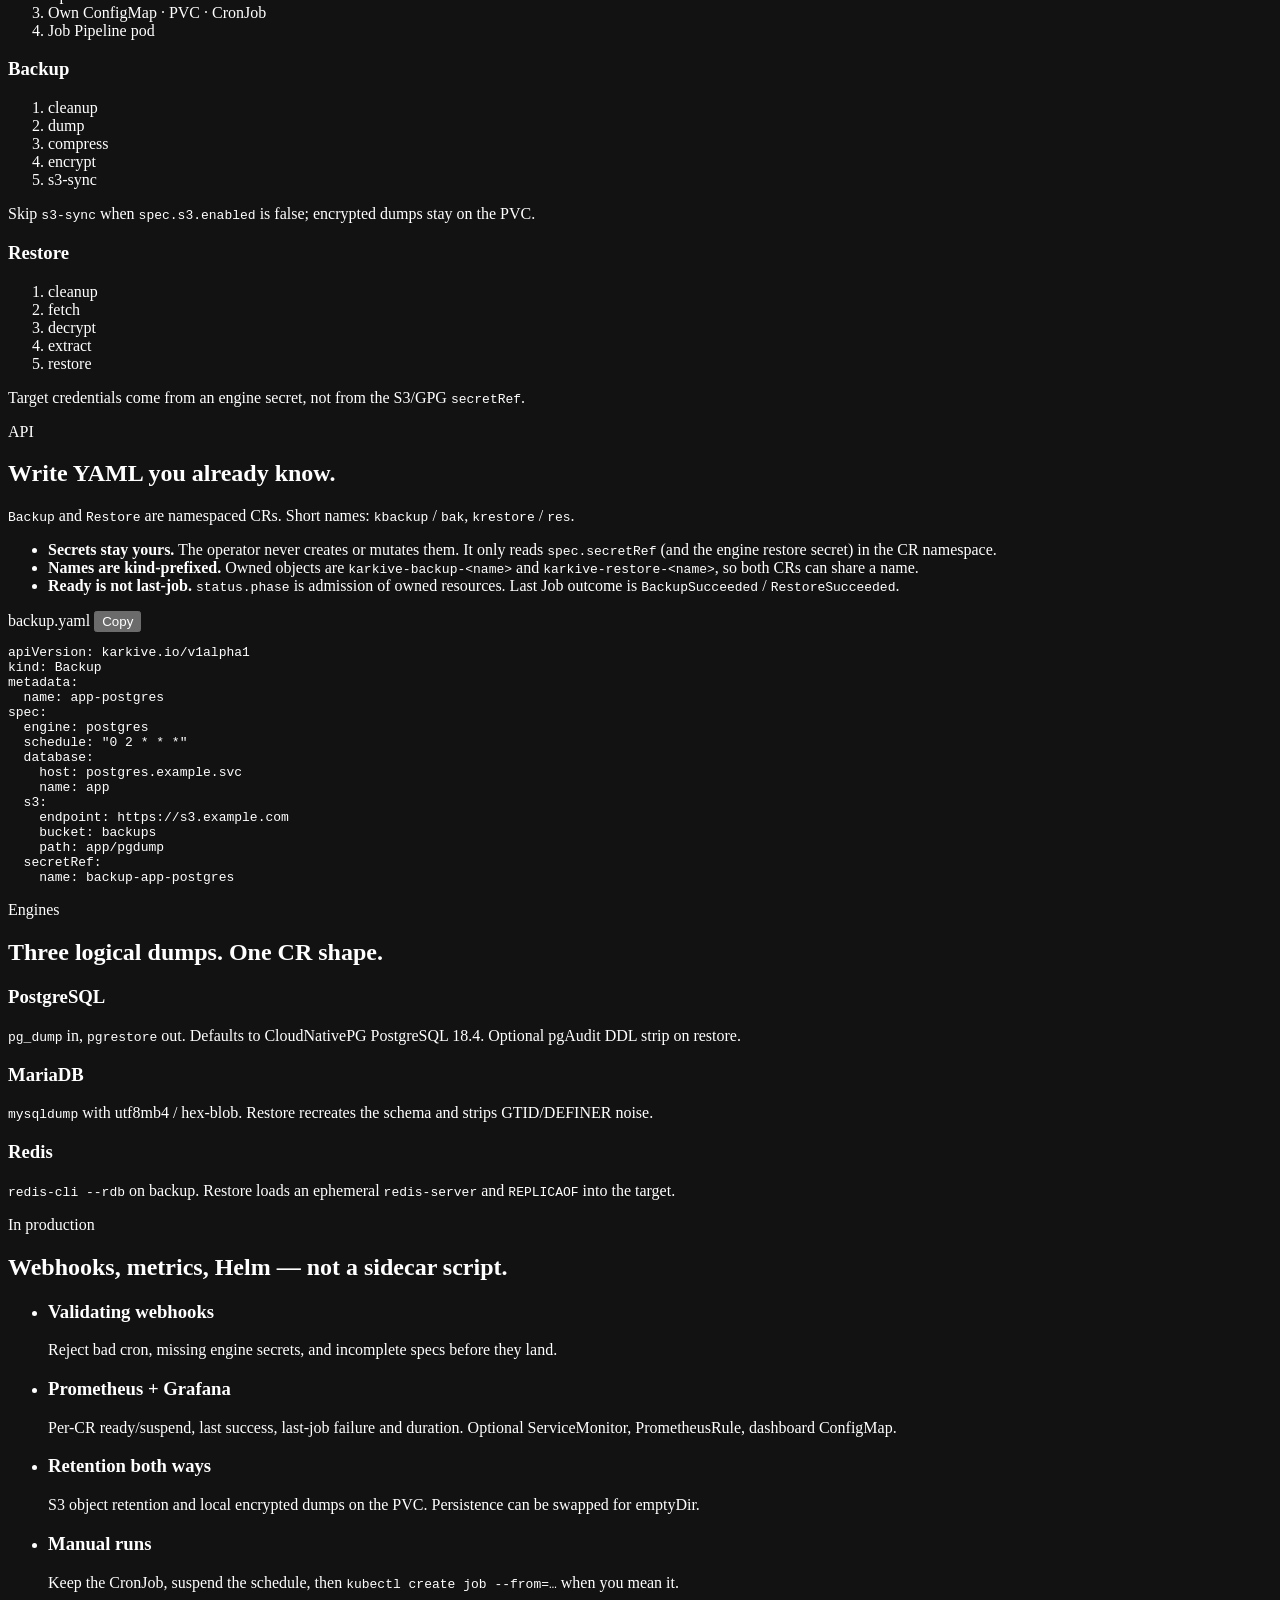
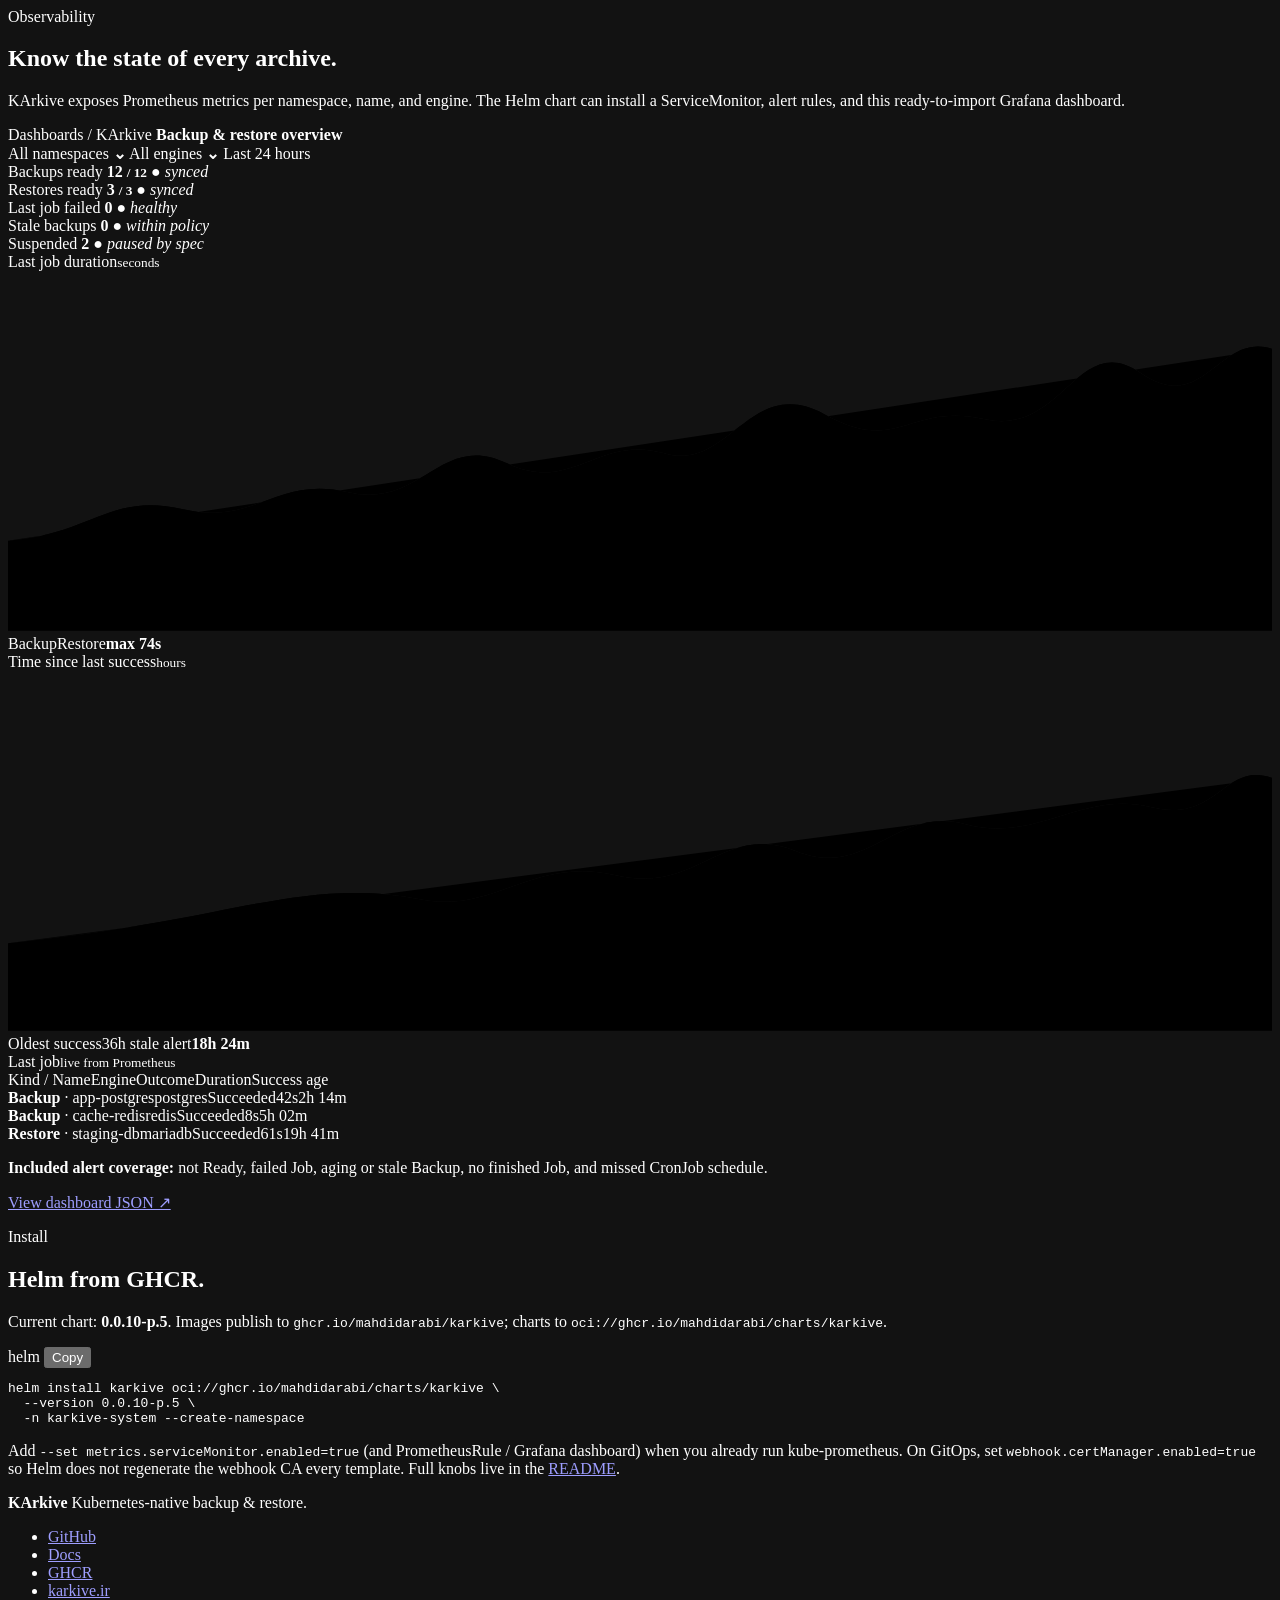
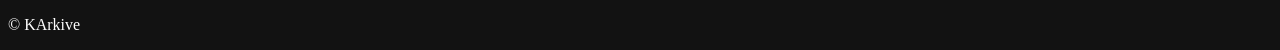
==== commit 0242a2ab: "feat(docs): add capability strip to index and enhance styles - Introduced a new capability strip in " ====
--- a/docs/index.html
+++ b/docs/index.html
@@ -102,6 +102,12 @@
           <li>MariaDB</li>
           <li>Redis</li>
         </ul>
+        <ul class="capability-strip" aria-label="KArkive capabilities">
+          <li><strong>2</strong><span>CRDs</span></li>
+          <li><strong>5</strong><span>pipeline stages</span></li>
+          <li><strong>S3</strong><span>or local retention</span></li>
+          <li><strong>24/7</strong><span>observable</span></li>
+        </ul>
       </section>
 
       <section class="panel pipeline" id="how">
--- a/docs/styles.css
+++ b/docs/styles.css
@@ -322,6 +322,44 @@
   letter-spacing: 0.04em;
 }
 
+.capability-strip {
+  display: grid;
+  grid-template-columns: repeat(4, minmax(0, 1fr));
+  max-width: 40rem;
+  margin: 2.1rem 0 0;
+  padding: 0.9rem 0;
+  border-block: 1px solid var(--line);
+  list-style: none;
+}
+
+.capability-strip li {
+  display: flex;
+  flex-direction: column;
+  gap: 0.1rem;
+  padding: 0 1rem;
+  border-left: 1px solid var(--line);
+}
+
+.capability-strip li:first-child {
+  padding-left: 0;
+  border-left: 0;
+}
+
+.capability-strip strong {
+  color: var(--paper);
+  font-family: var(--serif);
+  font-size: 1.35rem;
+  font-weight: 500;
+  line-height: 1;
+}
+
+.capability-strip span {
+  color: var(--dim);
+  font-family: var(--mono);
+  font-size: 0.67rem;
+  line-height: 1.25;
+}
+
 .section-head {
   max-width: 40rem;
   margin-bottom: 2rem;
@@ -920,8 +958,25 @@
 }
 
 @media (max-width: 640px) {
-  .nav nav a:not(.gh) {
+  .nav {
+    align-items: flex-start;
+    flex-wrap: wrap;
+  }
+
+  .nav nav {
+    width: 100%;
+    flex-wrap: nowrap;
+    overflow-x: auto;
+    padding-bottom: 0.15rem;
+    scrollbar-width: none;
+  }
+
+  .nav nav::-webkit-scrollbar {
     display: none;
+  }
+
+  .nav nav a {
+    flex: 0 0 auto;
   }
 
   h1 {
@@ -945,6 +1000,16 @@
   .job-row > :nth-child(4),
   .job-row > :nth-child(5) {
     display: none;
+  }
+
+  .capability-strip {
+    grid-template-columns: repeat(2, minmax(0, 1fr));
+    gap: 0.8rem 0;
+  }
+
+  .capability-strip li:nth-child(3) {
+    padding-left: 0;
+    border-left: 0;
   }
 }
 
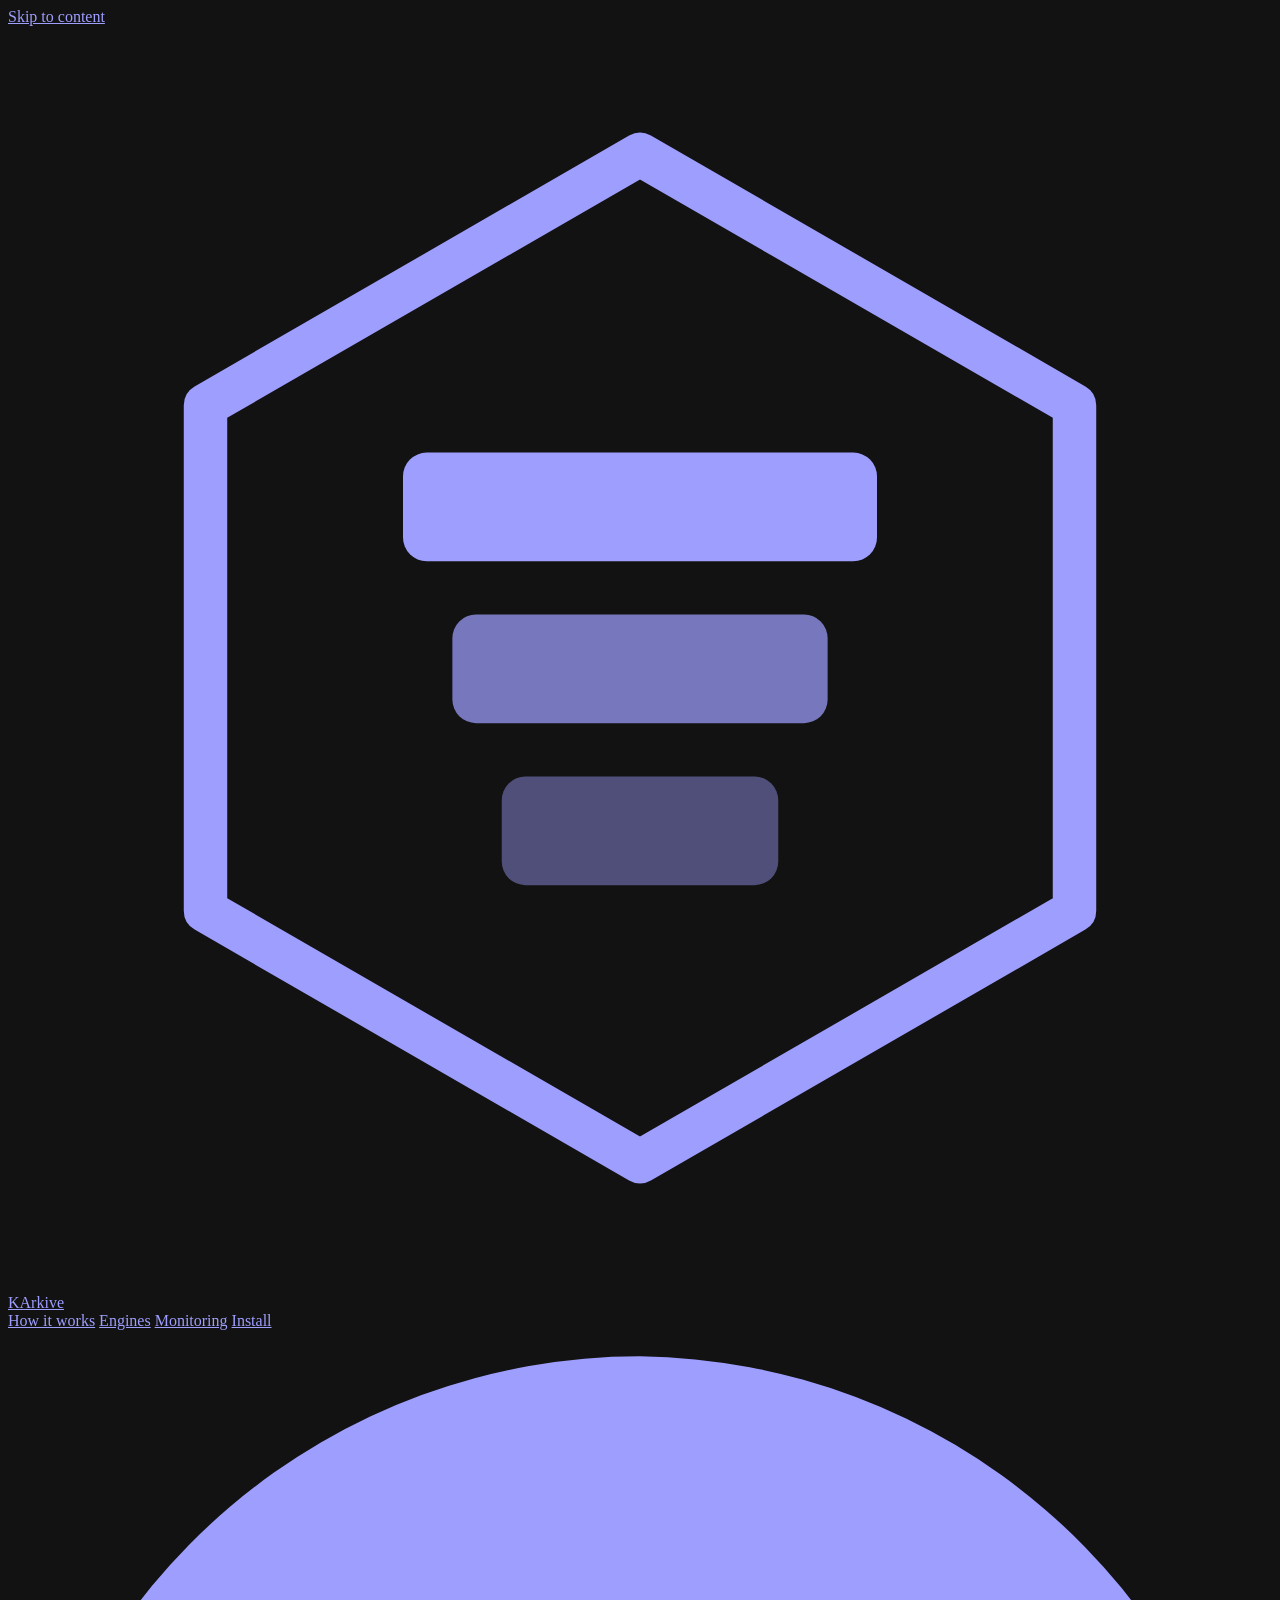
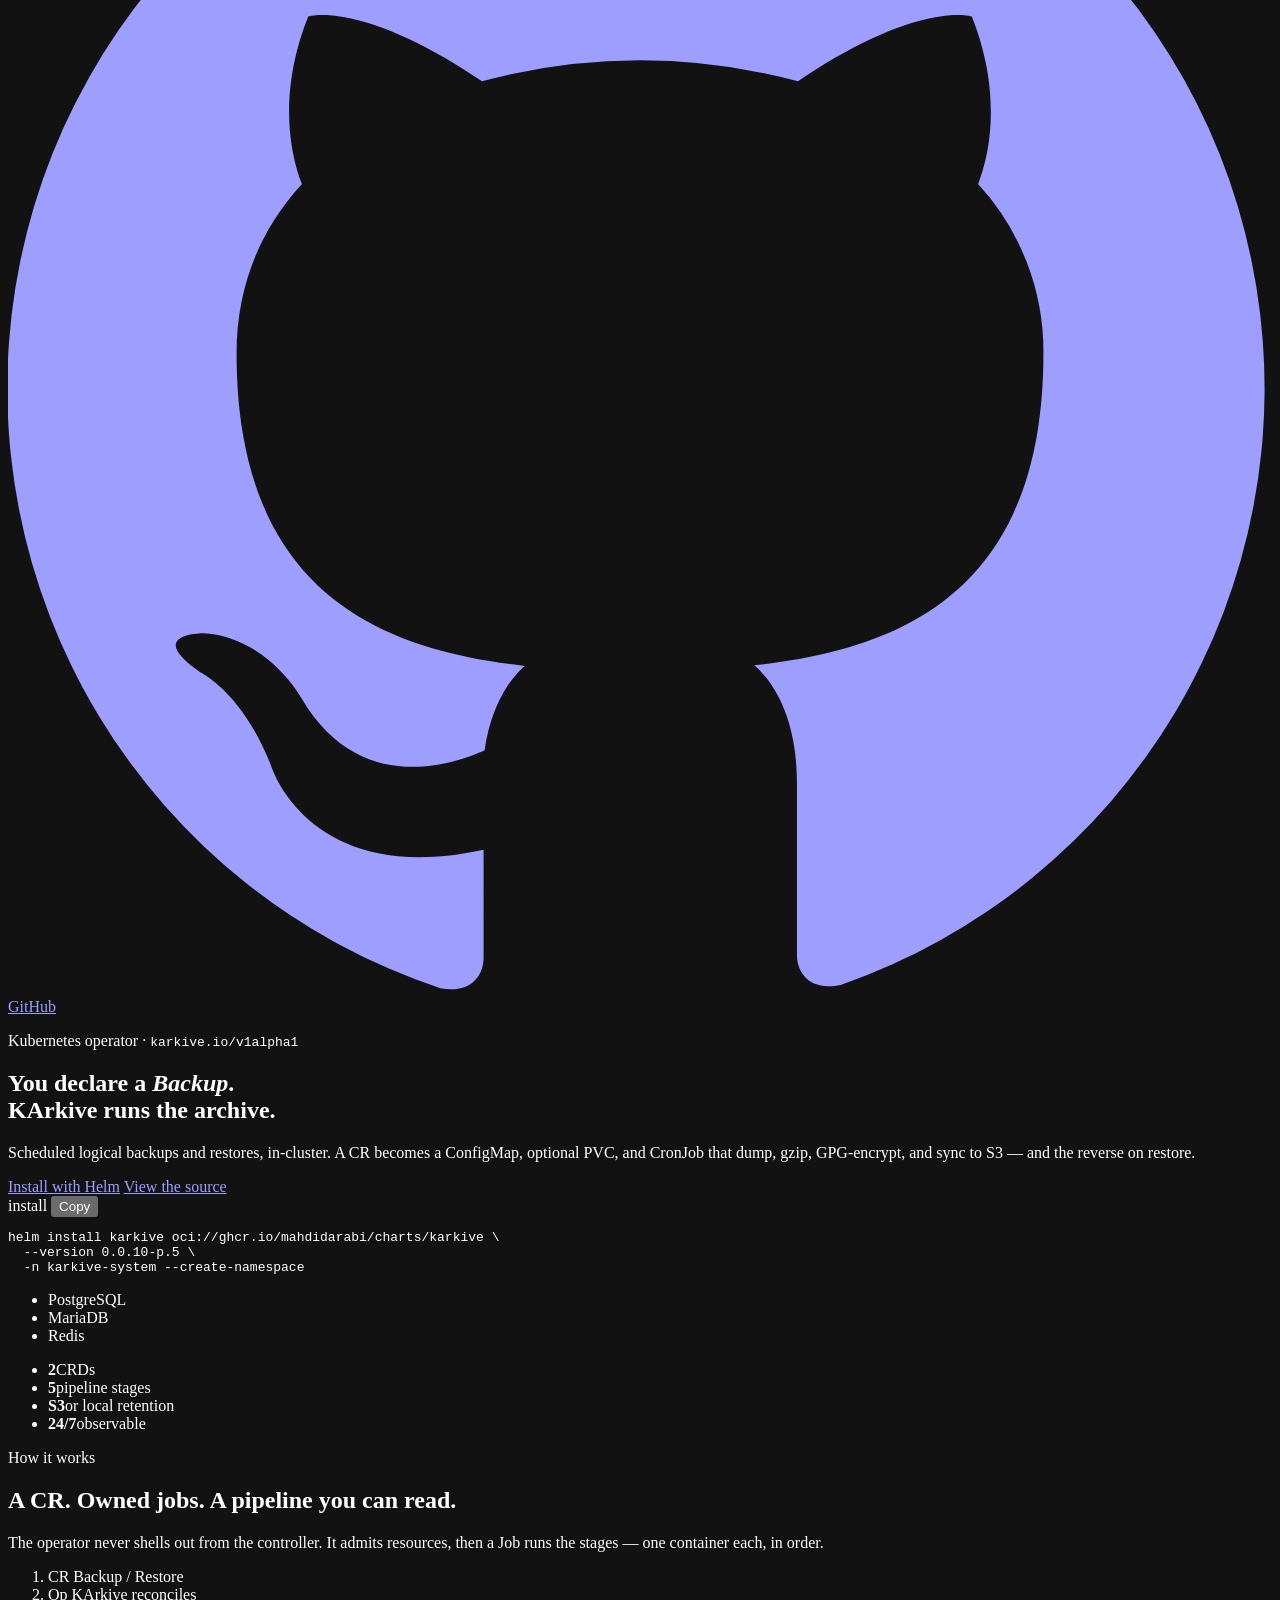
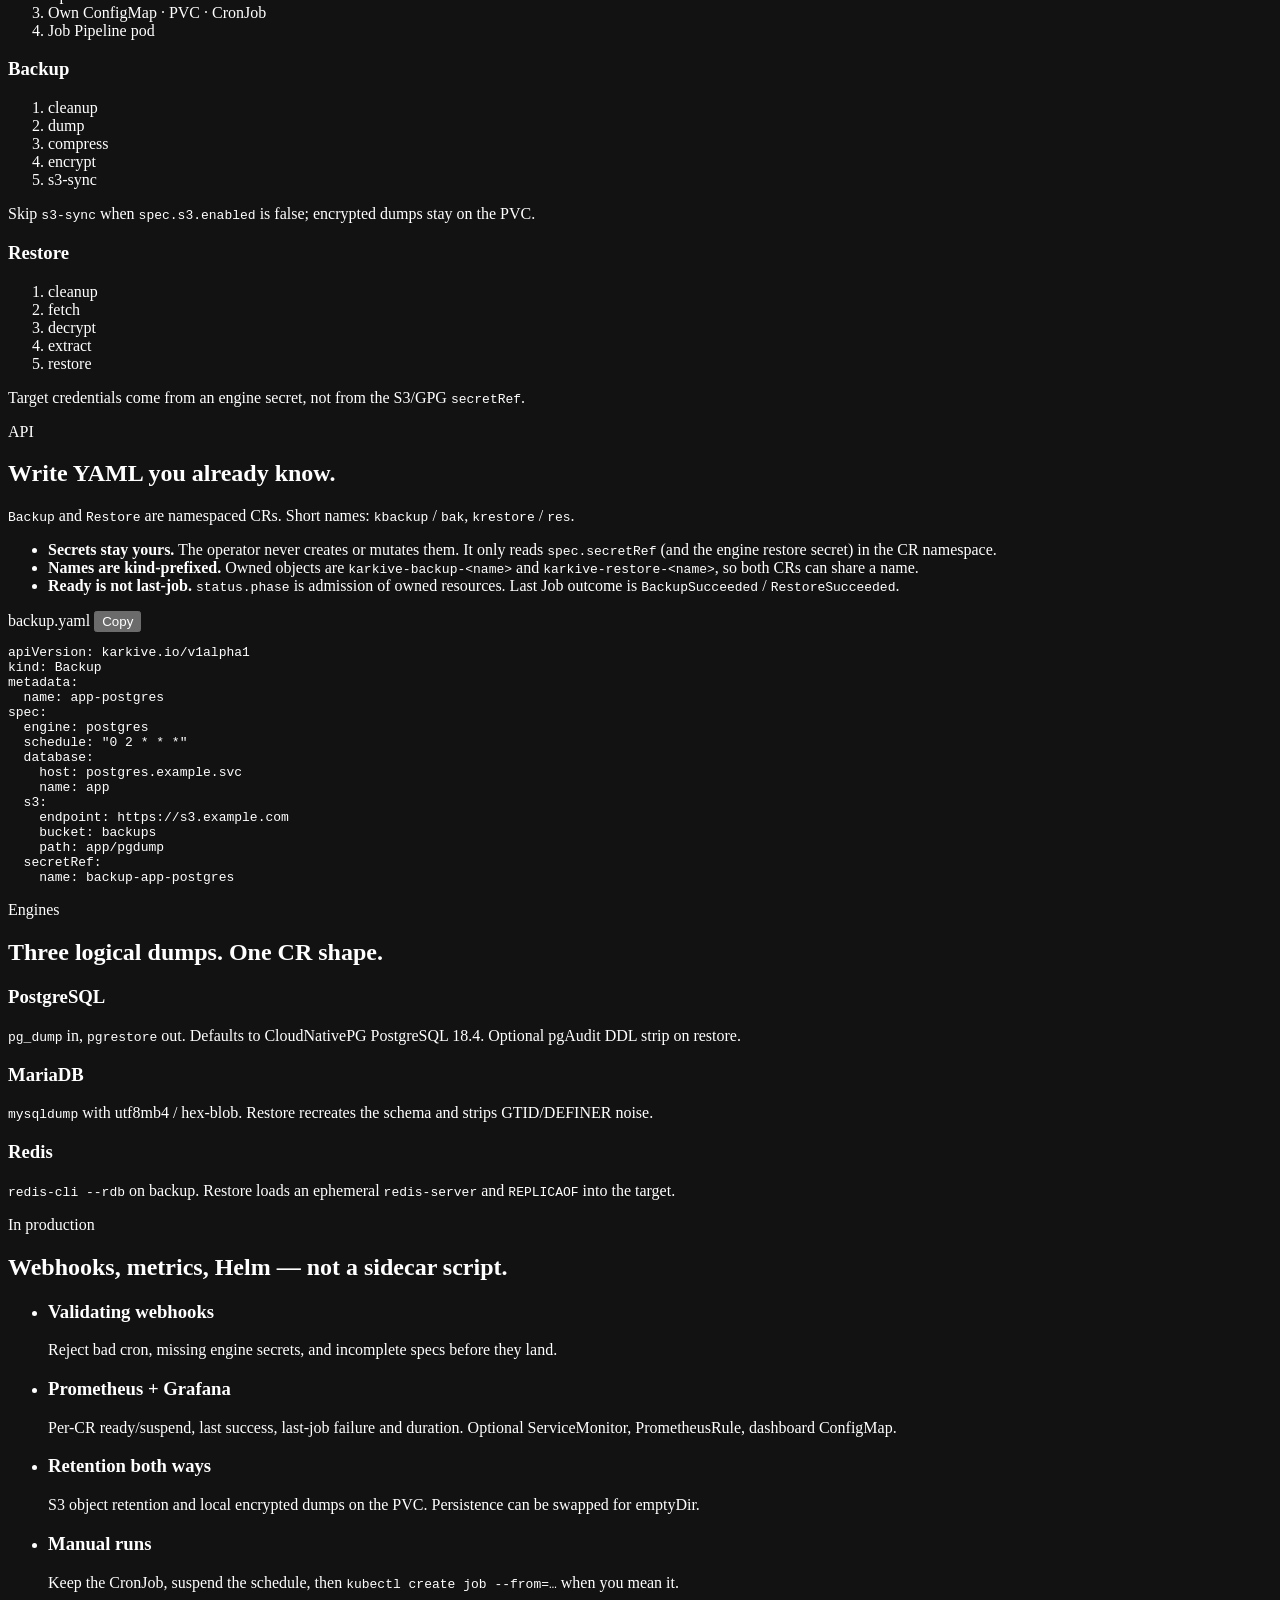
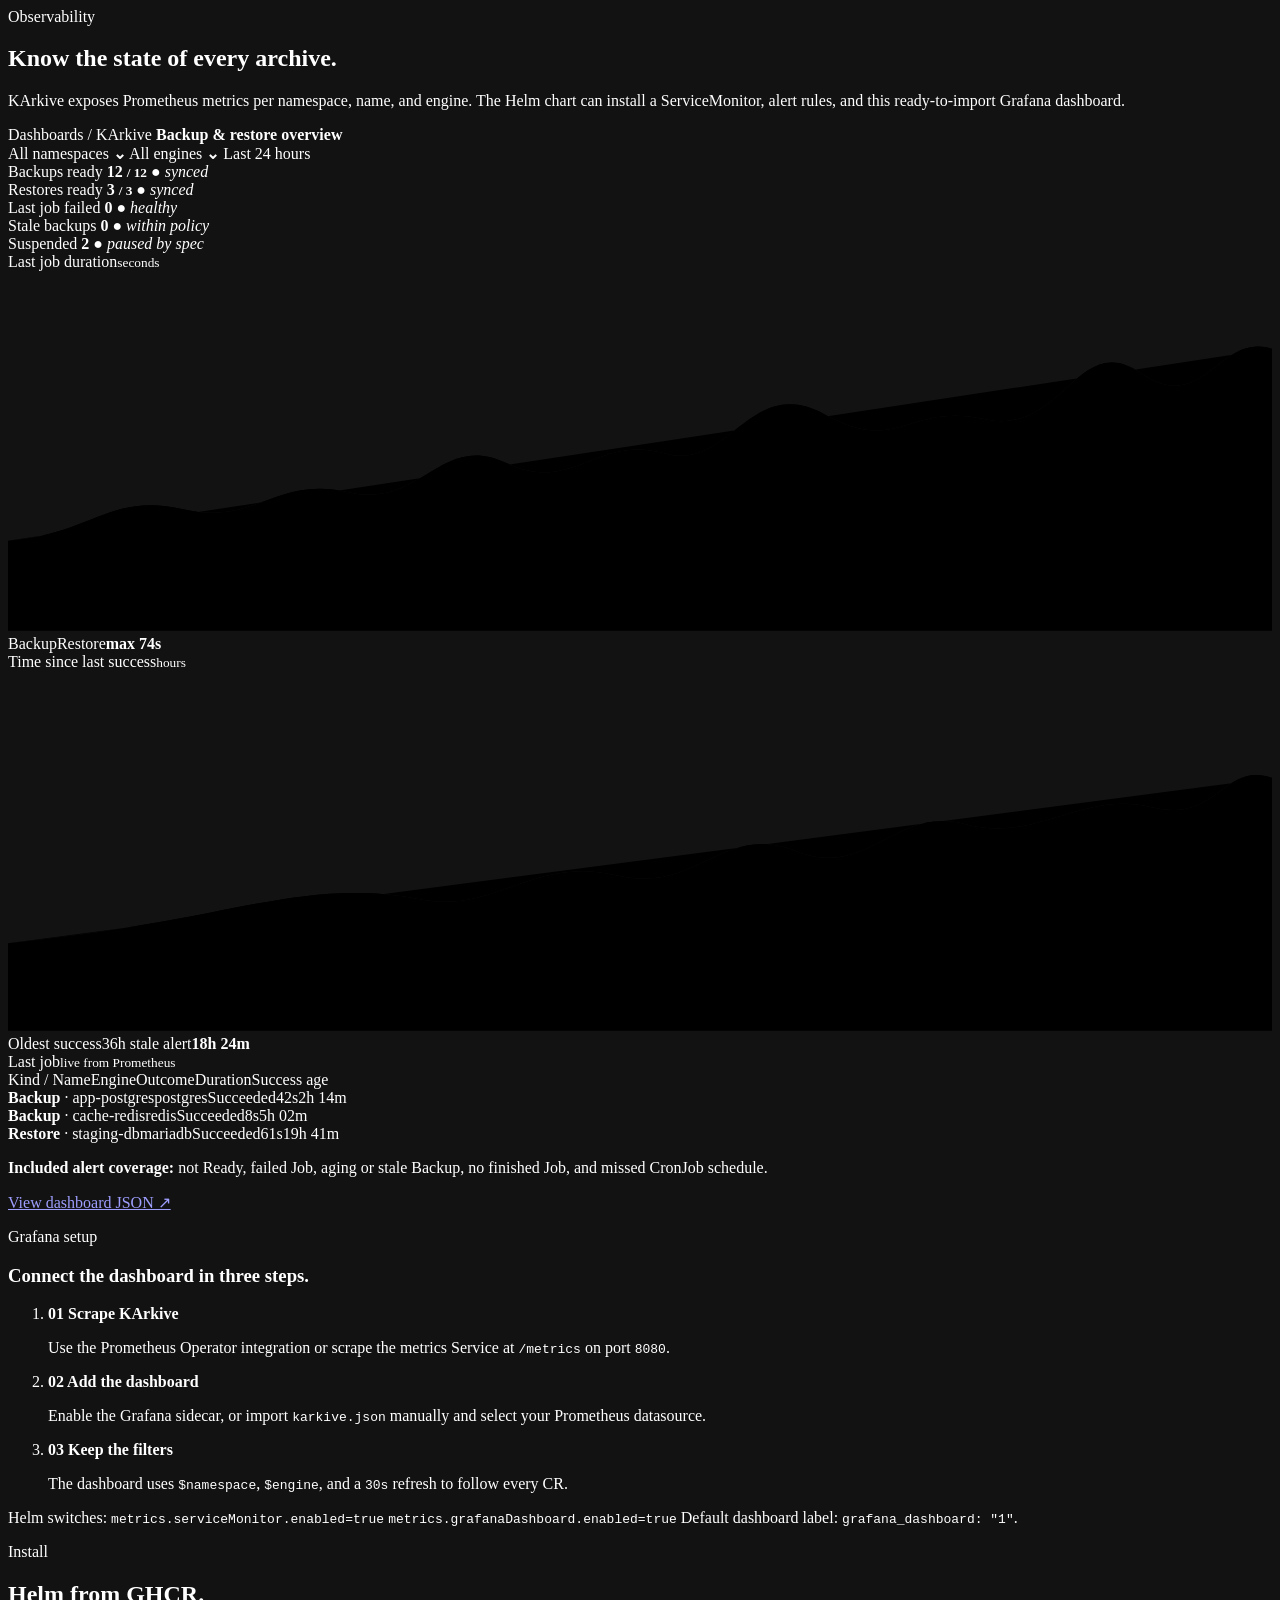
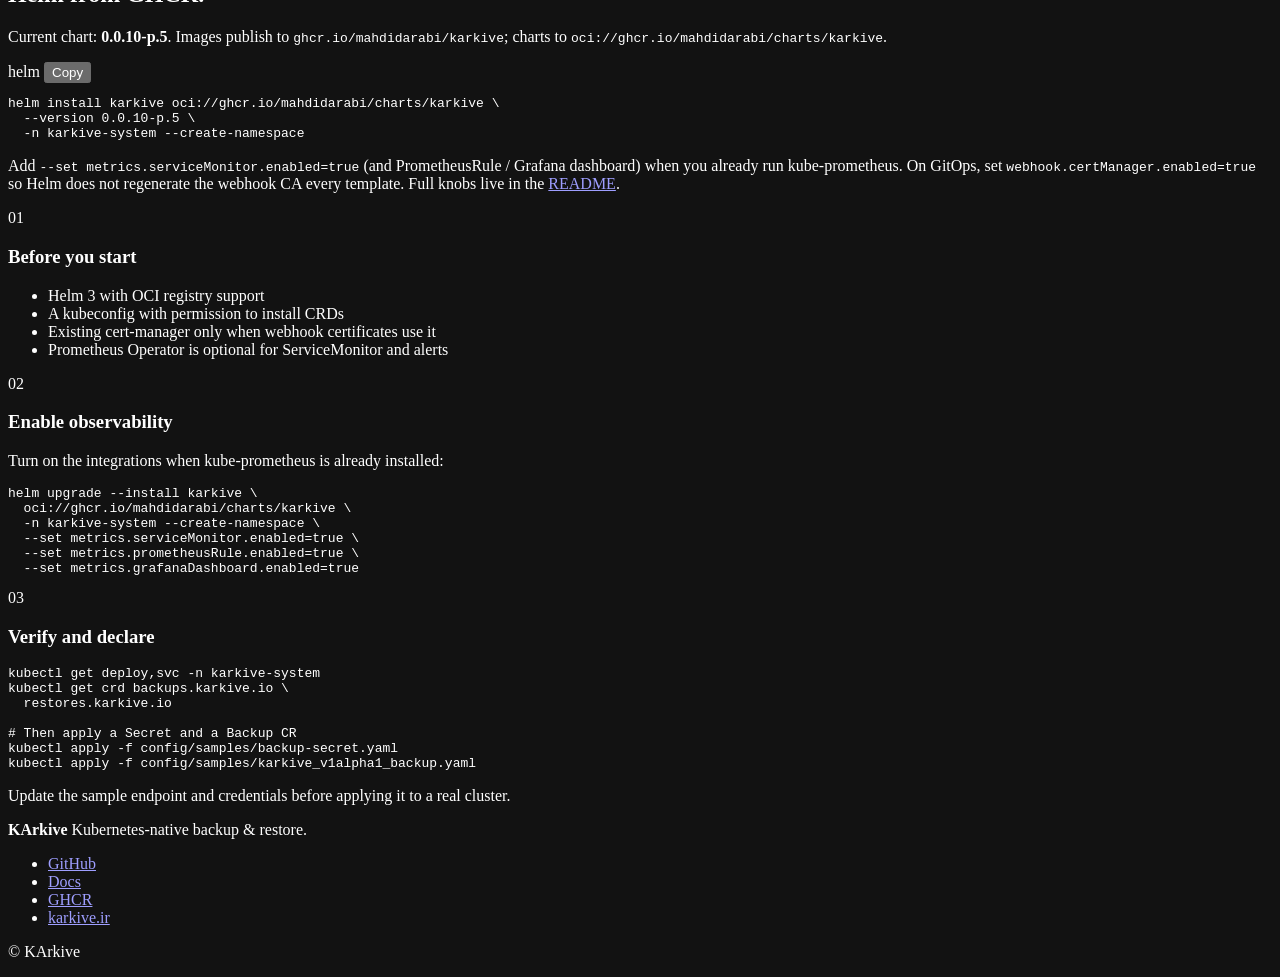
==== commit 02dfda73: "feat(docs): enhance Grafana setup and installation details in documentation - Added a new Grafana se" ====
--- a/docs/index.html
+++ b/docs/index.html
@@ -354,6 +354,33 @@
           </p>
           <a href="https://github.com/mahdidarabi/karkive/blob/main/charts/karkive/dashboards/karkive.json">View dashboard JSON ↗</a>
         </div>
+
+        <div class="grafana-setup">
+          <div class="grafana-setup-head">
+            <p class="eyebrow">Grafana setup</p>
+            <h3>Connect the dashboard in three steps.</h3>
+          </div>
+          <ol class="setup-steps">
+            <li>
+              <strong><span>01</span> Scrape KArkive</strong>
+              <p>Use the Prometheus Operator integration or scrape the metrics Service at <code>/metrics</code> on port <code>8080</code>.</p>
+            </li>
+            <li>
+              <strong><span>02</span> Add the dashboard</strong>
+              <p>Enable the Grafana sidecar, or import <code>karkive.json</code> manually and select your Prometheus datasource.</p>
+            </li>
+            <li>
+              <strong><span>03</span> Keep the filters</strong>
+              <p>The dashboard uses <code>$namespace</code>, <code>$engine</code>, and a <code>30s</code> refresh to follow every CR.</p>
+            </li>
+          </ol>
+          <p class="grafana-hint">
+            Helm switches:
+            <code>metrics.serviceMonitor.enabled=true</code>
+            <code>metrics.grafanaDashboard.enabled=true</code>
+            <span>Default dashboard label: <code>grafana_dashboard: "1"</code>.</span>
+          </p>
+        </div>
       </section>
 
       <section class="install" id="install">
@@ -382,6 +409,45 @@
           Full knobs live in the
           <a href="https://github.com/mahdidarabi/karkive#install">README</a>.
         </p>
+        <div class="install-details">
+          <article class="install-card">
+            <span class="install-number">01</span>
+            <h3>Before you start</h3>
+            <ul>
+              <li>Helm 3 with OCI registry support</li>
+              <li>A kubeconfig with permission to install CRDs</li>
+              <li>Existing cert-manager only when webhook certificates use it</li>
+              <li>Prometheus Operator is optional for ServiceMonitor and alerts</li>
+            </ul>
+          </article>
+          <article class="install-card">
+            <span class="install-number">02</span>
+            <h3>Enable observability</h3>
+            <p>Turn on the integrations when kube-prometheus is already installed:</p>
+            <div class="code-wrap compact-code">
+              <pre><code>helm upgrade --install karkive \
+  oci://ghcr.io/mahdidarabi/charts/karkive \
+  -n karkive-system --create-namespace \
+  --set metrics.serviceMonitor.enabled=true \
+  --set metrics.prometheusRule.enabled=true \
+  --set metrics.grafanaDashboard.enabled=true</code></pre>
+            </div>
+          </article>
+          <article class="install-card">
+            <span class="install-number">03</span>
+            <h3>Verify and declare</h3>
+            <div class="code-wrap compact-code">
+              <pre><code>kubectl get deploy,svc -n karkive-system
+kubectl get crd backups.karkive.io \
+  restores.karkive.io
+
+# Then apply a Secret and a Backup CR
+kubectl apply -f config/samples/backup-secret.yaml
+kubectl apply -f config/samples/karkive_v1alpha1_backup.yaml</code></pre>
+            </div>
+            <p>Update the sample endpoint and credentials before applying it to a real cluster.</p>
+          </article>
+        </div>
       </section>
     </main>
 
--- a/docs/styles.css
+++ b/docs/styles.css
@@ -188,6 +188,75 @@
   transform: translateY(0.12em);
 }
 
+.install-details {
+  display: grid;
+  grid-template-columns: repeat(3, minmax(0, 1fr));
+  gap: 0.75rem;
+  margin-top: 2rem;
+}
+
+.install-card {
+  min-width: 0;
+  padding: 1.15rem 1.2rem 1.3rem;
+  border: 1px solid var(--glass-border);
+  border-radius: var(--radius);
+  background:
+    linear-gradient(145deg, rgba(255, 255, 255, 0.07), rgba(255, 255, 255, 0.02)),
+    rgba(15, 18, 26, 0.48);
+  box-shadow:
+    inset 0 1px 0 var(--glass-highlight),
+    0 18px 50px rgba(0, 0, 0, 0.2);
+  backdrop-filter: blur(16px) saturate(140%);
+  -webkit-backdrop-filter: blur(16px) saturate(140%);
+}
+
+.install-number {
+  display: block;
+  margin-bottom: 0.65rem;
+  color: var(--brass);
+  font-family: var(--mono);
+  font-size: 0.7rem;
+  letter-spacing: 0.12em;
+}
+
+.install-card h3 {
+  margin-bottom: 0.8rem;
+}
+
+.install-card p {
+  margin: 0 0 0.75rem;
+  color: var(--muted);
+  font-size: 0.9rem;
+}
+
+.install-card ul {
+  display: grid;
+  gap: 0.55rem;
+  margin: 0;
+  padding-left: 1.1rem;
+  color: var(--muted);
+  font-size: 0.88rem;
+}
+
+.install-card li::marker {
+  color: var(--brass);
+}
+
+.compact-code {
+  border-radius: 8px;
+  box-shadow: none;
+}
+
+.compact-code pre {
+  padding: 0.75rem 0.8rem;
+  font-size: 0.68rem;
+  line-height: 1.55;
+}
+
+.install-card .compact-code + p {
+  margin-top: 0.75rem;
+}
+
 .hero,
 .panel,
 .declare,
@@ -870,6 +939,77 @@
   font-weight: 500;
 }
 
+.grafana-setup {
+  margin-top: 1.5rem;
+  padding: 1.2rem 1.3rem 1.3rem;
+  border: 1px solid rgba(138, 164, 255, 0.2);
+  border-radius: var(--radius);
+  background:
+    linear-gradient(145deg, rgba(138, 164, 255, 0.08), rgba(255, 255, 255, 0.025)),
+    rgba(15, 19, 29, 0.4);
+  box-shadow: inset 0 1px 0 rgba(255, 255, 255, 0.12);
+}
+
+.grafana-setup-head h3 {
+  margin: 0;
+  color: var(--paper);
+}
+
+.grafana-setup-head .eyebrow {
+  margin-bottom: 0.45rem;
+}
+
+.setup-steps {
+  display: grid;
+  grid-template-columns: repeat(3, minmax(0, 1fr));
+  gap: 1rem;
+  margin: 1.2rem 0 0;
+  padding: 0;
+  list-style: none;
+}
+
+.setup-steps li {
+  padding-left: 0.9rem;
+  border-left: 1px solid rgba(138, 164, 255, 0.3);
+}
+
+.setup-steps strong {
+  display: block;
+  color: #dfe5f5;
+  font-family: var(--serif);
+  font-size: 1.05rem;
+  font-weight: 500;
+}
+
+.setup-steps strong span {
+  margin-right: 0.35rem;
+  color: var(--kube);
+  font-family: var(--mono);
+  font-size: 0.7rem;
+}
+
+.setup-steps p {
+  margin: 0.35rem 0 0;
+  color: var(--muted);
+  font-size: 0.84rem;
+}
+
+.grafana-hint {
+  display: flex;
+  flex-wrap: wrap;
+  gap: 0.35rem 0.8rem;
+  margin: 1.2rem 0 0;
+  padding-top: 0.9rem;
+  border-top: 1px solid rgba(138, 164, 255, 0.12);
+  color: var(--dim);
+  font-family: var(--mono);
+  font-size: 0.68rem;
+}
+
+.grafana-hint span {
+  color: #8c98b5;
+}
+
 .install-note {
   margin: 1.1rem 0 0;
   max-width: 46rem;
@@ -939,7 +1079,9 @@
   .declare,
   .engine-grid,
   .trait-list,
+  .install-details,
   .dash-charts,
+  .setup-steps,
   .foot {
     grid-template-columns: 1fr;
   }
